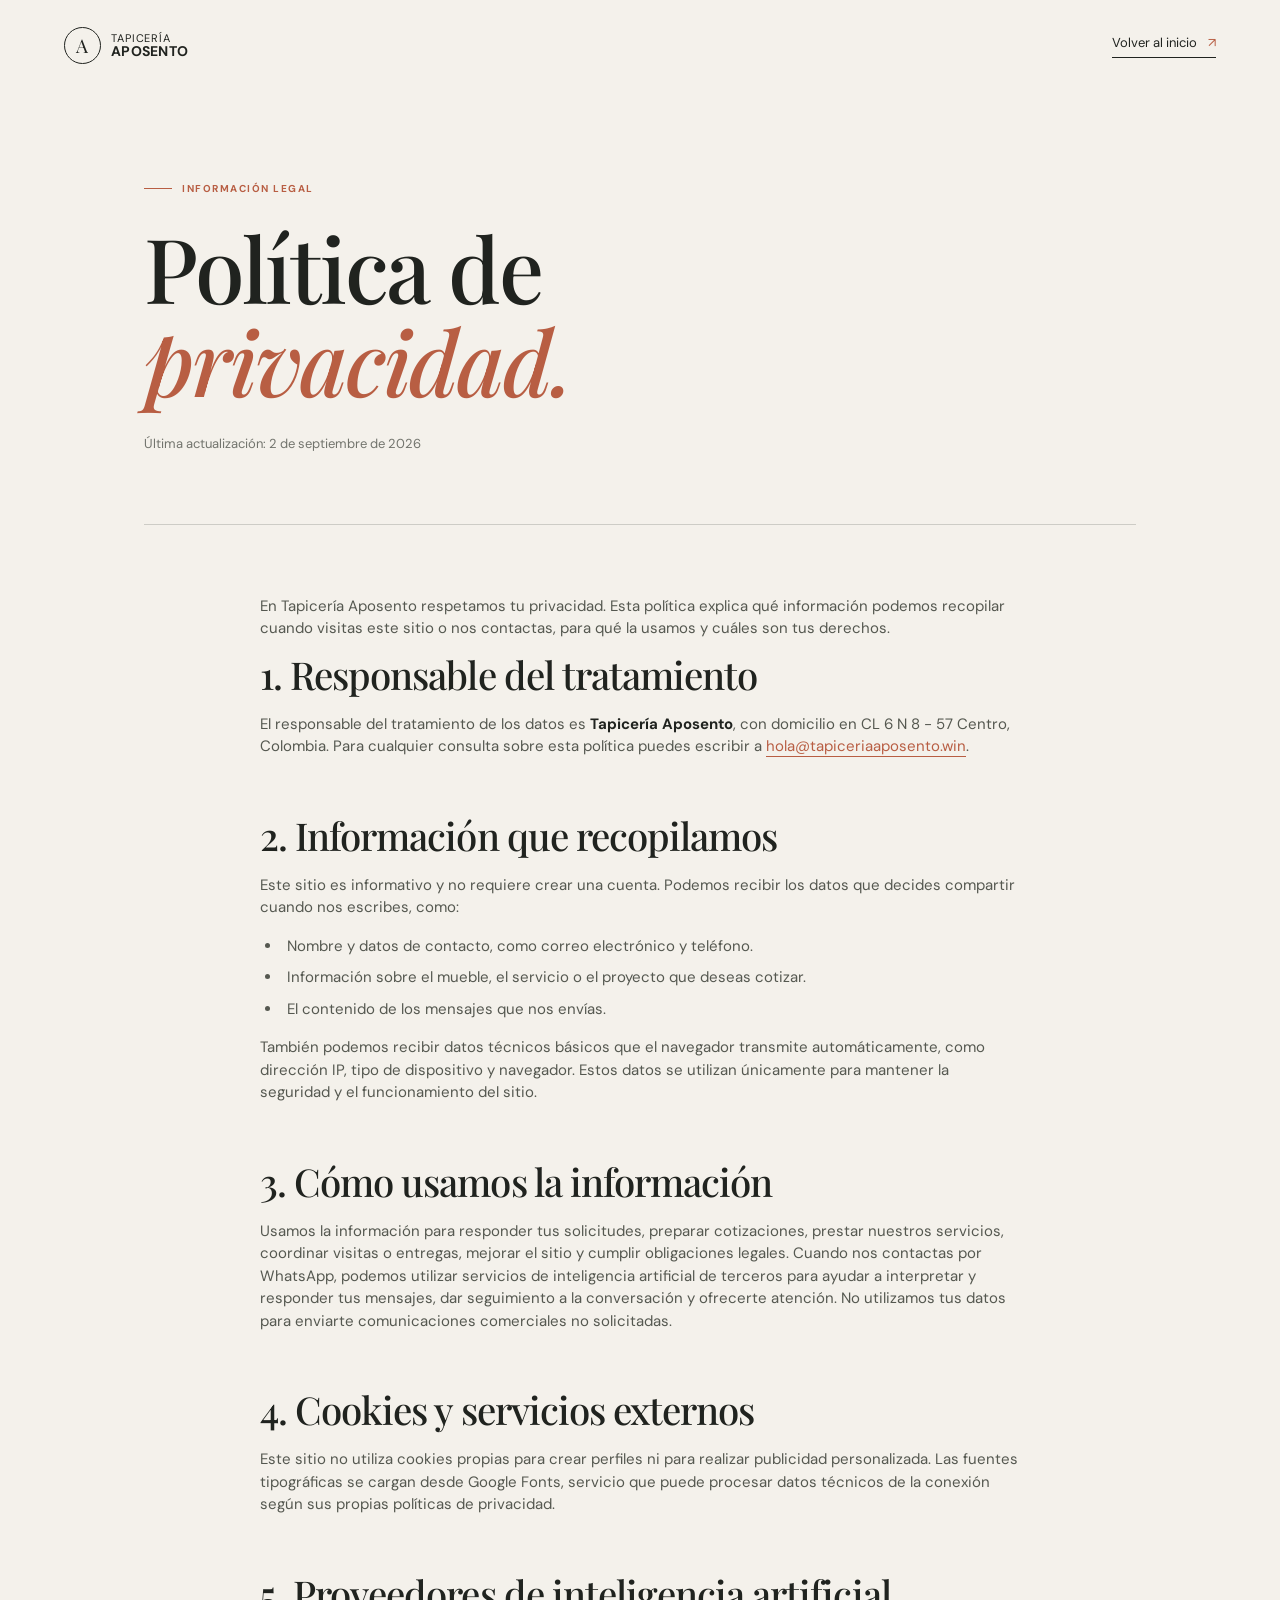
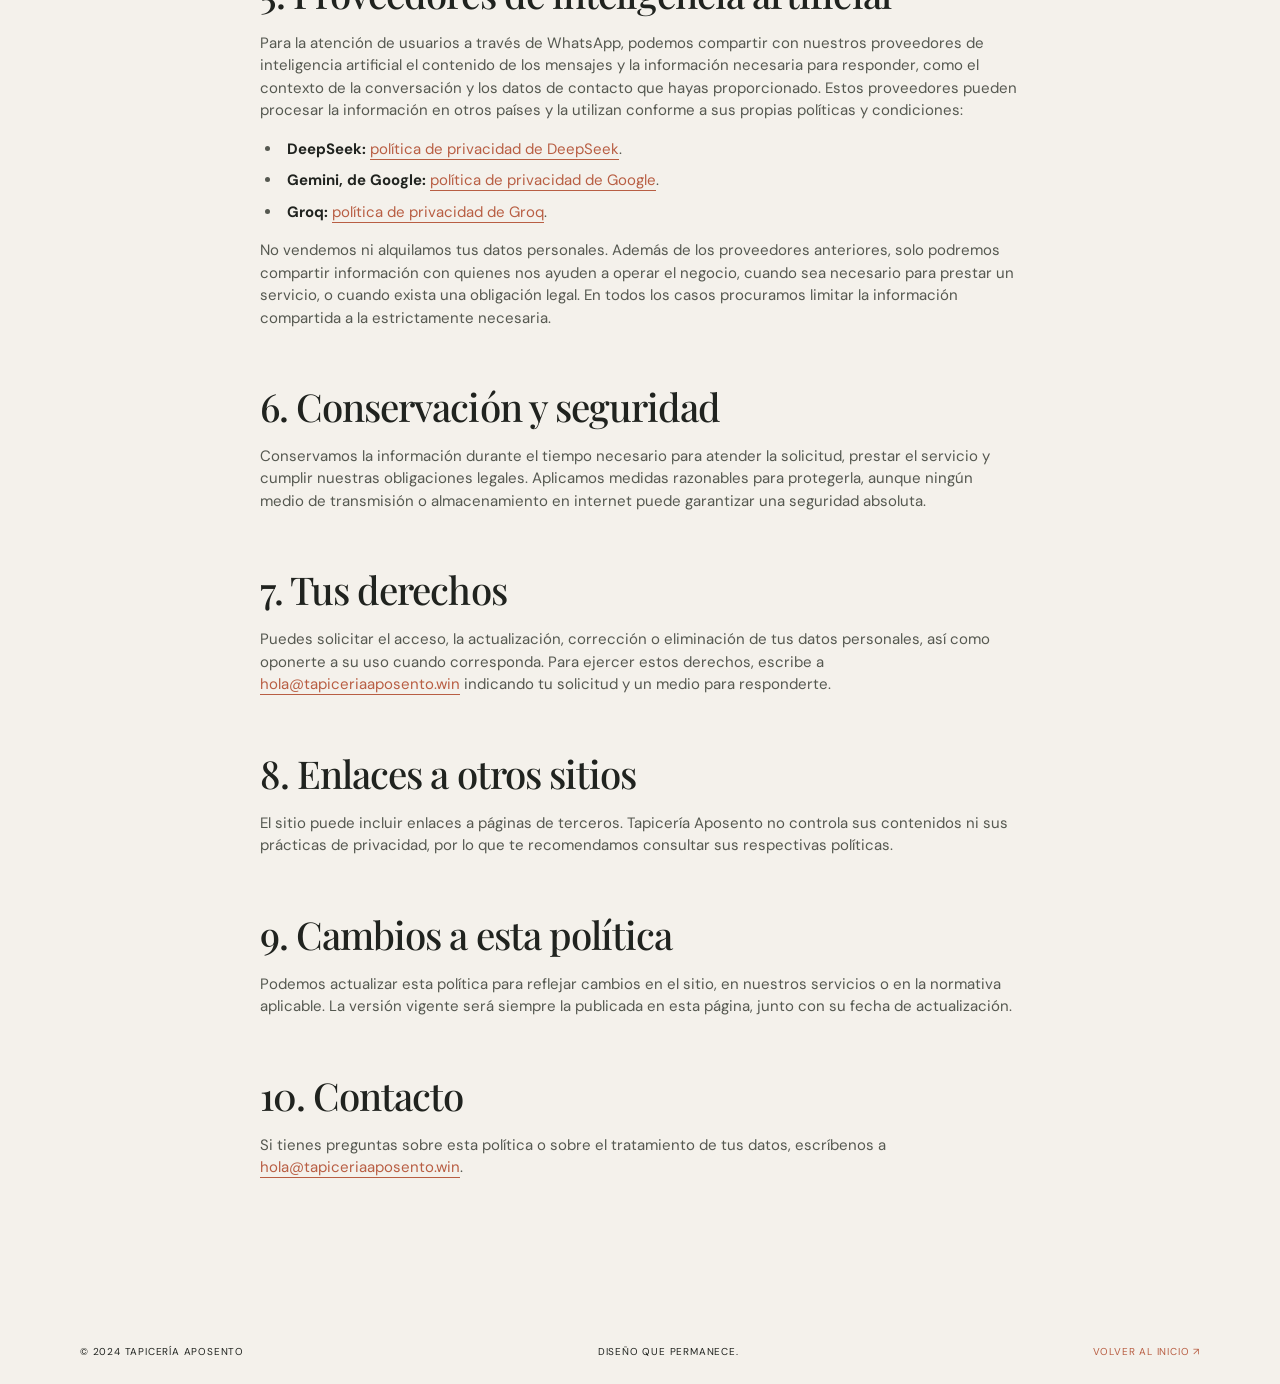
==== privacy.html @ a43f9594 "Agregada política de tratamiento de datos" ====
<!doctype html>
<html lang="es">
<head>
  <meta charset="UTF-8">
  <meta name="viewport" content="width=device-width, initial-scale=1.0">
  <meta name="description" content="Política de privacidad de Tapicería Aposento.">
  <title>Política de privacidad | Tapicería Aposento</title>
  <link rel="preconnect" href="https://fonts.googleapis.com">
  <link rel="preconnect" href="https://fonts.gstatic.com" crossorigin>
  <link href="https://fonts.googleapis.com/css2?family=DM+Sans:wght@400;500;700&family=Playfair+Display:wght@500;600&display=swap" rel="stylesheet">
  <link rel="stylesheet" href="styles.css">
</head>
<body class="privacy-page">
  <header class="site-header">
    <a class="brand" href="index.html" aria-label="Tapicería Aposento, inicio">
      <span class="brand-mark" aria-hidden="true">A</span>
      <span>Tapicería<br><strong>Aposento</strong></span>
    </a>
    <a class="text-link" href="index.html">Volver al inicio <span aria-hidden="true">↗</span></a>
  </header>

  <main class="privacy-main">
    <header class="privacy-heading">
      <p class="eyebrow"><span></span> Información legal</p>
      <h1>Política de<br><em>privacidad.</em></h1>
      <p class="privacy-updated">Última actualización: 2 de septiembre de 2026</p>
    </header>

    <article class="privacy-content">
      <p>En Tapicería Aposento respetamos tu privacidad. Esta política explica qué información podemos recopilar cuando visitas este sitio o nos contactas, para qué la usamos y cuáles son tus derechos.</p>

      <h2>1. Responsable del tratamiento</h2>
      <p>El responsable del tratamiento de los datos es <strong>Tapicería Aposento</strong>, con domicilio en CL 6 N 8 - 57 Centro, Colombia. Para cualquier consulta sobre esta política puedes escribir a <a href="mailto:hola@tapiceriaaposento.win">hola@tapiceriaaposento.win</a>.</p>

      <h2>2. Información que recopilamos</h2>
      <p>Este sitio es informativo y no requiere crear una cuenta. Podemos recibir los datos que decides compartir cuando nos escribes, como:</p>
      <ul>
        <li>Nombre y datos de contacto, como correo electrónico y teléfono.</li>
        <li>Información sobre el mueble, el servicio o el proyecto que deseas cotizar.</li>
        <li>El contenido de los mensajes que nos envías.</li>
      </ul>
      <p>También podemos recibir datos técnicos básicos que el navegador transmite automáticamente, como dirección IP, tipo de dispositivo y navegador. Estos datos se utilizan únicamente para mantener la seguridad y el funcionamiento del sitio.</p>

      <h2>3. Cómo usamos la información</h2>
      <p>Usamos la información para responder tus solicitudes, preparar cotizaciones, prestar nuestros servicios, coordinar visitas o entregas, mejorar el sitio y cumplir obligaciones legales. Cuando nos contactas por WhatsApp, podemos utilizar servicios de inteligencia artificial de terceros para ayudar a interpretar y responder tus mensajes, dar seguimiento a la conversación y ofrecerte atención. No utilizamos tus datos para enviarte comunicaciones comerciales no solicitadas.</p>

      <h2>4. Cookies y servicios externos</h2>
      <p>Este sitio no utiliza cookies propias para crear perfiles ni para realizar publicidad personalizada. Las fuentes tipográficas se cargan desde Google Fonts, servicio que puede procesar datos técnicos de la conexión según sus propias políticas de privacidad.</p>

      <h2>5. Proveedores de inteligencia artificial</h2>
      <p>Para la atención de usuarios a través de WhatsApp, podemos compartir con nuestros proveedores de inteligencia artificial el contenido de los mensajes y la información necesaria para responder, como el contexto de la conversación y los datos de contacto que hayas proporcionado. Estos proveedores pueden procesar la información en otros países y la utilizan conforme a sus propias políticas y condiciones:</p>
      <ul>
        <li><strong>DeepSeek:</strong> <a href="https://cdn.deepseek.com/policies/en-US/deepseek-privacy-policy.html" rel="noopener noreferrer" target="_blank">política de privacidad de DeepSeek</a>.</li>
        <li><strong>Gemini, de Google:</strong> <a href="https://policies.google.com/privacy" rel="noopener noreferrer" target="_blank">política de privacidad de Google</a>.</li>
        <li><strong>Groq:</strong> <a href="https://groq.com/privacy-policy" rel="noopener noreferrer" target="_blank">política de privacidad de Groq</a>.</li>
      </ul>
      <p>No vendemos ni alquilamos tus datos personales. Además de los proveedores anteriores, solo podremos compartir información con quienes nos ayuden a operar el negocio, cuando sea necesario para prestar un servicio, o cuando exista una obligación legal. En todos los casos procuramos limitar la información compartida a la estrictamente necesaria.</p>

      <h2>6. Conservación y seguridad</h2>
      <p>Conservamos la información durante el tiempo necesario para atender la solicitud, prestar el servicio y cumplir nuestras obligaciones legales. Aplicamos medidas razonables para protegerla, aunque ningún medio de transmisión o almacenamiento en internet puede garantizar una seguridad absoluta.</p>

      <h2>7. Tus derechos</h2>
      <p>Puedes solicitar el acceso, la actualización, corrección o eliminación de tus datos personales, así como oponerte a su uso cuando corresponda. Para ejercer estos derechos, escribe a <a href="mailto:hola@tapiceriaaposento.win">hola@tapiceriaaposento.win</a> indicando tu solicitud y un medio para responderte.</p>

      <h2>8. Enlaces a otros sitios</h2>
      <p>El sitio puede incluir enlaces a páginas de terceros. Tapicería Aposento no controla sus contenidos ni sus prácticas de privacidad, por lo que te recomendamos consultar sus respectivas políticas.</p>

      <h2>9. Cambios a esta política</h2>
      <p>Podemos actualizar esta política para reflejar cambios en el sitio, en nuestros servicios o en la normativa aplicable. La versión vigente será siempre la publicada en esta página, junto con su fecha de actualización.</p>

      <h2>10. Contacto</h2>
      <p>Si tienes preguntas sobre esta política o sobre el tratamiento de tus datos, escríbenos a <a href="mailto:hola@tapiceriaaposento.win">hola@tapiceriaaposento.win</a>.</p>
    </article>
  </main>

  <footer class="site-footer"><span>© 2024 Tapicería Aposento</span><span>Diseño que permanece.</span><a href="index.html">Volver al inicio ↗</a></footer>
</body>
</html>
---- styles.css ----
:root {
  --ink: #20231f;
  --muted: #72746d;
  --paper: #f4f1eb;
  --sand: #ded6c8;
  --terracotta: #b85e43;
  --line: rgba(32, 35, 31, .18);
  --serif: "Playfair Display", Georgia, serif;
  --sans: "DM Sans", Arial, sans-serif;
}

* { box-sizing: border-box; }
html { scroll-behavior: smooth; }
body { margin: 0; background: var(--paper); color: var(--ink); font-family: var(--sans); font-size: 16px; line-height: 1.5; }
a { color: inherit; text-decoration: none; }
.site-header { align-items: center; display: flex; justify-content: space-between; margin: 0 auto; max-width: 1320px; padding: 27px 5vw; }
.brand { align-items: center; display: flex; font-size: 11px; letter-spacing: .08em; line-height: 1.1; text-transform: uppercase; }
.brand strong { font-size: 14px; letter-spacing: .02em; }
.brand-mark { align-items: center; border: 1px solid var(--ink); border-radius: 50%; display: inline-flex; font-family: var(--serif); font-size: 19px; height: 37px; justify-content: center; margin-right: 10px; width: 37px; }
.site-nav { display: flex; gap: 34px; margin-left: 10%; }
.site-nav a, .text-link { font-size: 13px; transition: color .25s ease; }
.site-nav a:hover, .text-link:hover { color: var(--terracotta); }
.button { align-items: center; background: var(--ink); color: var(--paper); display: inline-flex; font-size: 12px; gap: 25px; justify-content: space-between; letter-spacing: .02em; padding: 15px 18px; transition: background .25s ease, transform .25s ease; }
.button:hover { background: var(--terracotta); transform: translateY(-2px); }
.button-small { gap: 17px; padding: 11px 13px; }
.hero { display: grid; grid-template-columns: minmax(280px, .85fr) minmax(380px, 1.15fr); gap: 8vw; margin: 0 auto; max-width: 1320px; min-height: 675px; padding: 85px 8vw 110px; position: relative; }
.hero-copy { align-self: center; max-width: 530px; }
.eyebrow { align-items: center; color: var(--terracotta); display: flex; font-size: 10px; font-weight: 700; gap: 10px; letter-spacing: .15em; margin: 0 0 24px; text-transform: uppercase; }
.eyebrow span { background: var(--terracotta); display: block; height: 1px; width: 28px; }
h1, h2, h3, p { margin-top: 0; }
h1, h2 { font-family: var(--serif); font-weight: 500; letter-spacing: -.025em; line-height: 1.04; }
h1 { font-size: clamp(3.5rem, 6.2vw, 6.3rem); margin-bottom: 29px; }
h2 { font-size: clamp(2.5rem, 4.1vw, 4.4rem); margin-bottom: 25px; }
h1 em, h2 em { color: var(--terracotta); font-style: italic; }
.hero-text { color: var(--muted); font-size: 15px; max-width: 370px; }
.hero-actions { align-items: center; display: flex; gap: 29px; margin-top: 35px; }
.text-link { border-bottom: 1px solid var(--ink); padding-bottom: 4px; }
.text-link span { color: var(--terracotta); margin-left: 8px; }
.hero-visual { min-height: 510px; position: relative; }
.image-frame { background: linear-gradient(145deg, rgba(0,0,0,.02), rgba(0,0,0,.06)), url("https://images.unsplash.com/photo-1555041469-a586c61ea9bc?auto=format&fit=crop&w=1100&q=85") center/cover; height: 100%; min-height: 510px; }
.hero-note { background: var(--paper); bottom: -30px; font-family: var(--serif); font-size: 14px; left: -35px; line-height: 1.25; padding: 18px 24px; position: absolute; }
.hero-note strong { font-size: 19px; font-weight: 500; }
.hero-side-note { bottom: 74px; font-size: 9px; letter-spacing: .16em; position: absolute; right: 25px; transform: rotate(90deg); transform-origin: right; }
.hero-side-note span { background: var(--terracotta); display: inline-block; height: 1px; margin: 0 10px 3px; width: 24px; }
.section-grid, .services, .process { margin: 0 auto; max-width: 1120px; padding: 125px 5vw; }
.section-grid { display: grid; gap: 8%; grid-template-columns: 80px 1.4fr 1fr; }
.section-index { color: var(--terracotta); font-size: 10px; letter-spacing: .12em; margin: 3px 0 0; }
.intro h2 { font-size: clamp(2.2rem, 3.6vw, 4rem); }
.intro-detail { color: var(--muted); font-size: 14px; max-width: 285px; padding-top: 20px; }
.services { border-top: 1px solid var(--line); }
.section-heading { align-items: flex-start; display: flex; justify-content: space-between; }
.service-list { border-top: 1px solid var(--line); margin-top: 58px; }
.service-item { align-items: center; border-bottom: 1px solid var(--line); display: grid; gap: 30px; grid-template-columns: 60px 1fr 30px; padding: 27px 0; transition: padding .3s ease, color .3s ease; }
.service-item:hover { color: var(--terracotta); padding-left: 14px; }
.service-number { color: var(--terracotta); font-size: 11px; }
.service-item h3 { font-family: var(--serif); font-size: 29px; font-weight: 500; margin-bottom: 2px; }
.service-item p { color: var(--muted); font-size: 13px; margin: 0; max-width: 420px; }
.service-arrow { font-size: 21px; }
.process { background: var(--sand); max-width: none; padding-left: calc((100% - 1020px) / 2); padding-right: calc((100% - 1020px) / 2); }
.process-grid { display: grid; gap: 10%; grid-template-columns: repeat(3, 1fr); margin-top: 60px; }
.process-grid article { border-top: 1px solid var(--ink); padding-top: 16px; }
.process-grid span { color: var(--terracotta); font-size: 11px; }
.process-grid h3 { font-family: var(--serif); font-size: 26px; font-weight: 500; margin: 35px 0 12px; }
.process-grid p { color: #5d5e57; font-size: 13px; max-width: 230px; }
.contact { align-items: center; background: var(--terracotta); color: var(--paper); display: grid; gap: 30px; grid-template-columns: 90px 1fr auto; padding: 110px max(5vw, calc((100% - 1120px) / 2)); }
.contact .section-index, .contact .eyebrow { color: var(--paper); }
.contact .eyebrow span { background: var(--paper); }
.contact h2 { margin: 0; }
.contact h2 em { color: var(--ink); }
.button-light { background: var(--paper); color: var(--ink); }
.button-light:hover { background: var(--ink); color: var(--paper); }
.contact-data { font-size: 12px; line-height: 1.8; margin: 0; }
.site-footer { display: flex; font-size: 10px; justify-content: space-between; letter-spacing: .08em; padding: 25px max(5vw, calc((100% - 1120px) / 2)); text-transform: uppercase; }
.site-footer a { color: var(--terracotta); }
.privacy-main { margin: 0 auto; max-width: 1120px; padding: 90px 5vw 125px; }
.privacy-heading { border-bottom: 1px solid var(--line); padding-bottom: 70px; }
.privacy-heading h1 { font-size: clamp(3.5rem, 7vw, 6.3rem); margin-bottom: 28px; }
.privacy-updated { color: var(--muted); font-size: 13px; margin: 0; }
.privacy-content { margin: 70px auto 0; max-width: 760px; }
.privacy-content h2 { font-size: clamp(1.75rem, 3vw, 2.45rem); margin: 58px 0 18px; }
.privacy-content h2:first-of-type { margin-top: 0; }
.privacy-content p, .privacy-content li { color: #555850; font-size: 15px; }
.privacy-content ul { padding-left: 22px; }
.privacy-content li { margin-bottom: 9px; padding-left: 5px; }
.privacy-content a { border-bottom: 1px solid var(--terracotta); color: var(--terracotta); }
.privacy-content strong { color: var(--ink); font-weight: 700; }
.reveal { animation: reveal .8s both; }
.reveal-delay { animation-delay: .16s; }
@keyframes reveal { from { opacity: 0; transform: translateY(22px); } to { opacity: 1; transform: translateY(0); } }
@media (prefers-reduced-motion: reduce) { html { scroll-behavior: auto; } .reveal { animation: none; } * { transition-duration: .01ms !important; } }
@media (max-width: 760px) {
  .site-header { padding: 20px 6vw; } .site-nav { display: none; } .button-small { font-size: 10px; }
  .hero { display: flex; flex-direction: column; gap: 55px; min-height: 0; padding: 58px 6vw 95px; } h1 { font-size: clamp(3.4rem, 15vw, 5.4rem); }
  .hero-visual, .image-frame { min-height: 380px; } .hero-note { bottom: -25px; left: 15px; } .hero-side-note { bottom: 72px; right: 7px; }
  .section-grid, .services, .process { padding: 84px 6vw; } .section-grid { display: block; } .section-grid .section-index { margin-bottom: 45px; } .intro-detail { padding-top: 4px; }
  .section-heading { display: block; } .section-heading .section-index { margin-top: 32px; } .service-list { margin-top: 40px; } .service-item { gap: 13px; grid-template-columns: 30px 1fr 20px; } .service-item h3 { font-size: 24px; } .service-item p { font-size: 12px; }
  .process-grid { display: block; margin-top: 40px; } .process-grid article { margin-bottom: 37px; } .process-grid h3 { margin-top: 20px; }
  .contact { display: block; padding: 78px 6vw; } .contact .section-index { margin-bottom: 47px; } .contact .button { margin: 25px 0; } .contact-data { margin-top: 8px; }
  .privacy-main { padding: 58px 6vw 84px; } .privacy-heading { padding-bottom: 50px; } .privacy-content { margin-top: 50px; } .privacy-content h2 { margin-top: 44px; }
  .site-footer { align-items: flex-start; flex-direction: column; gap: 9px; padding: 25px 6vw; }
}
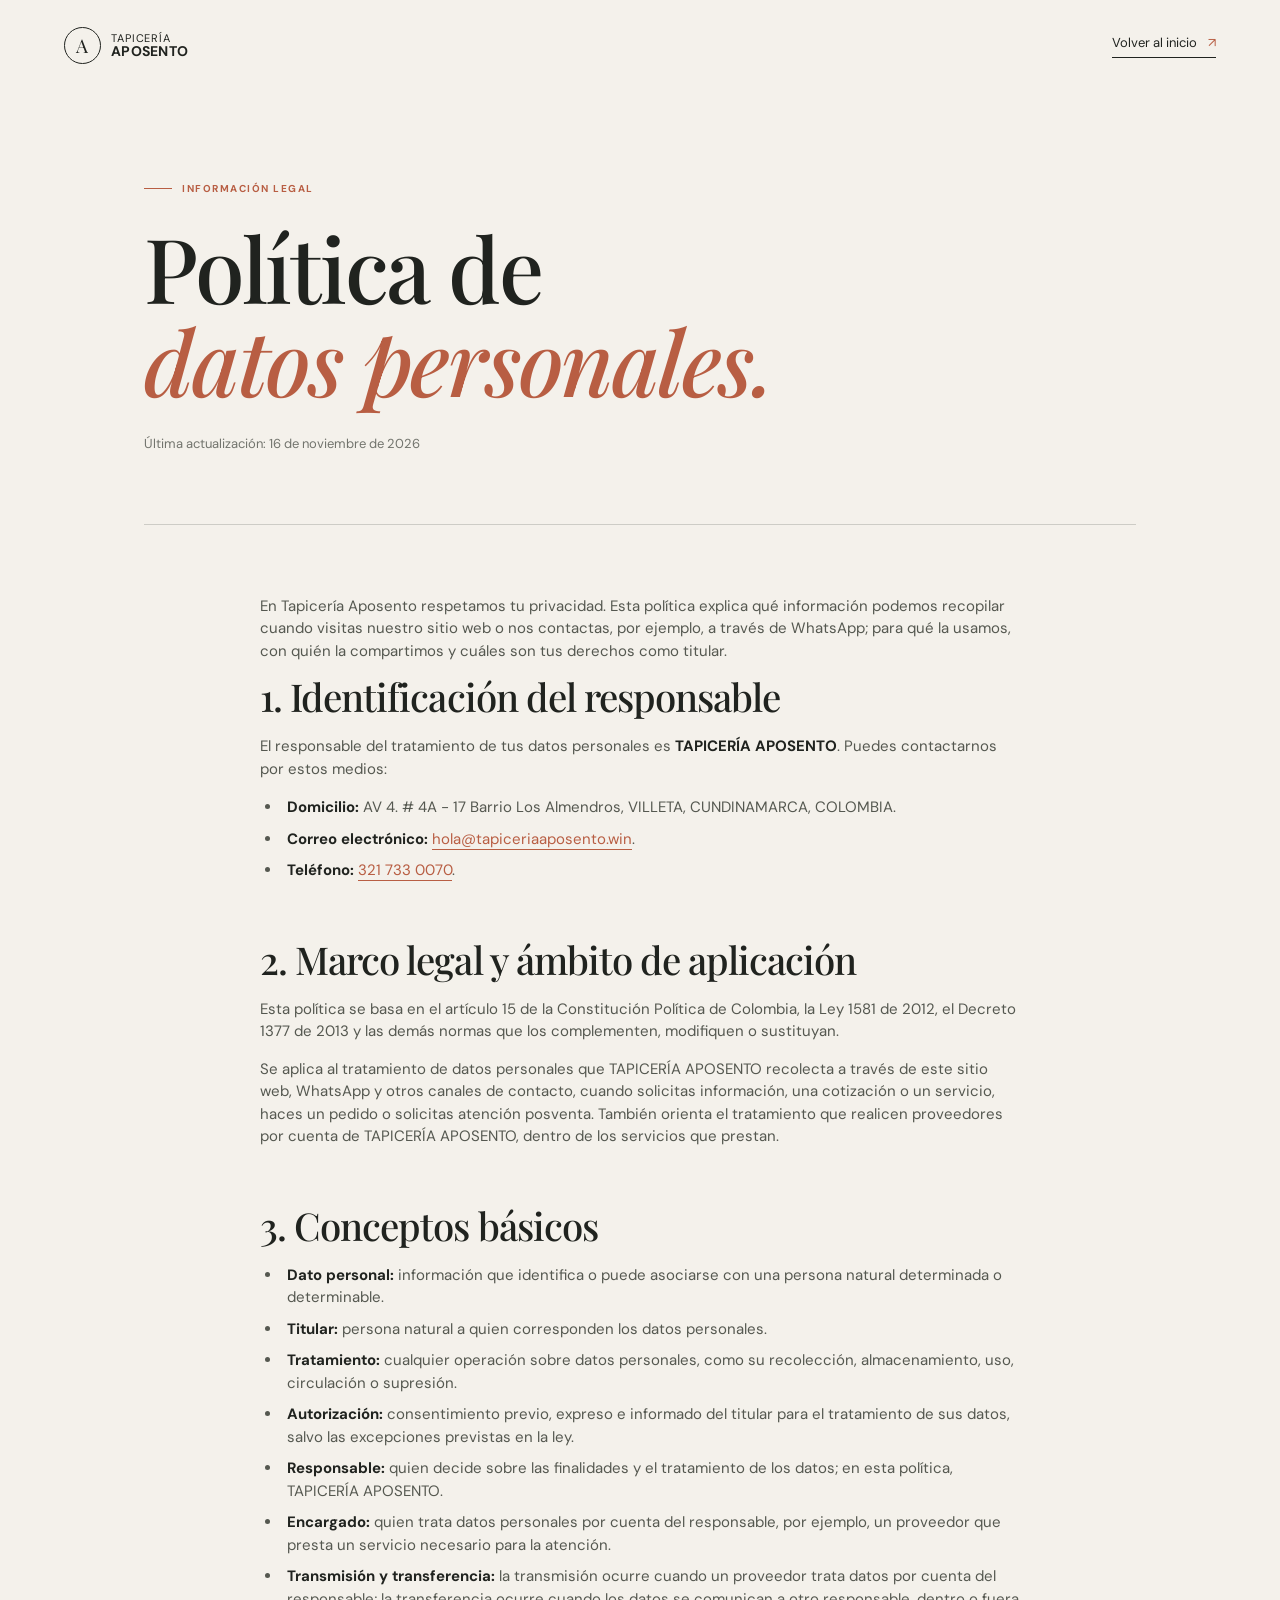
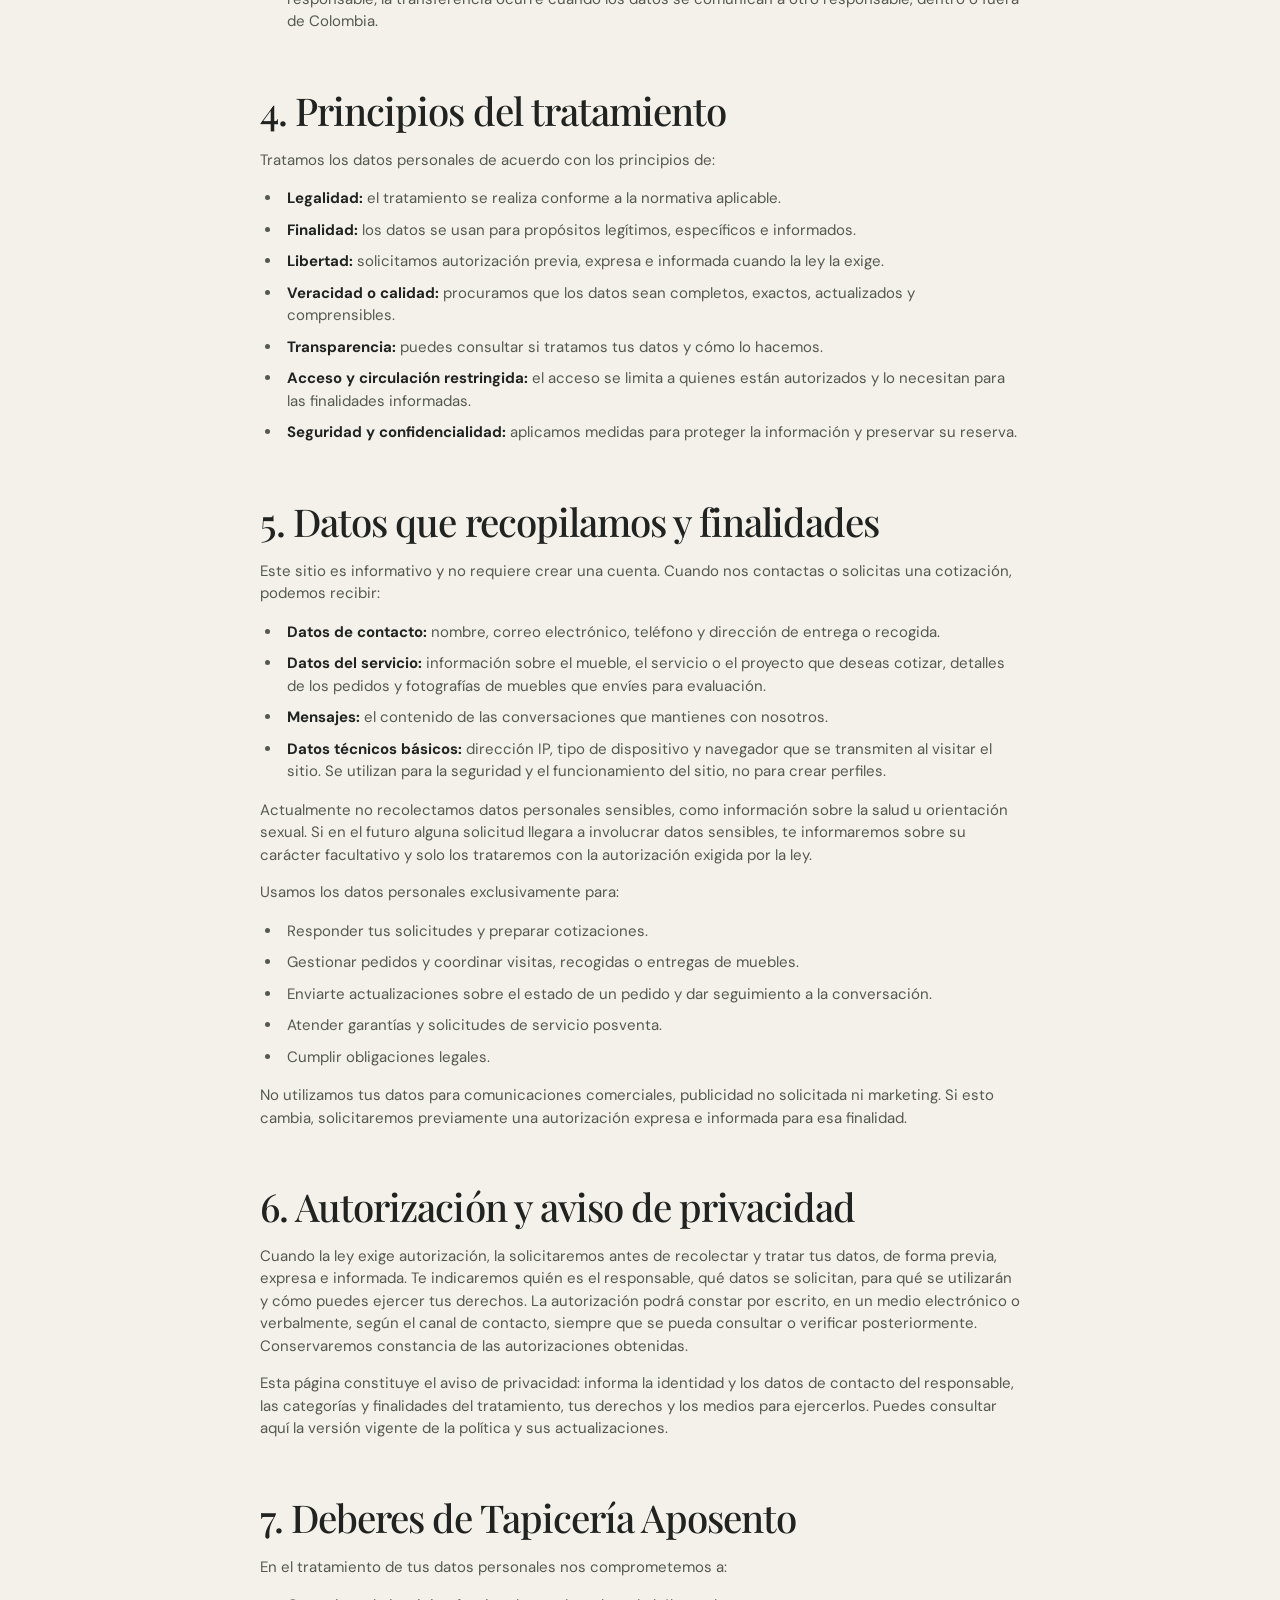
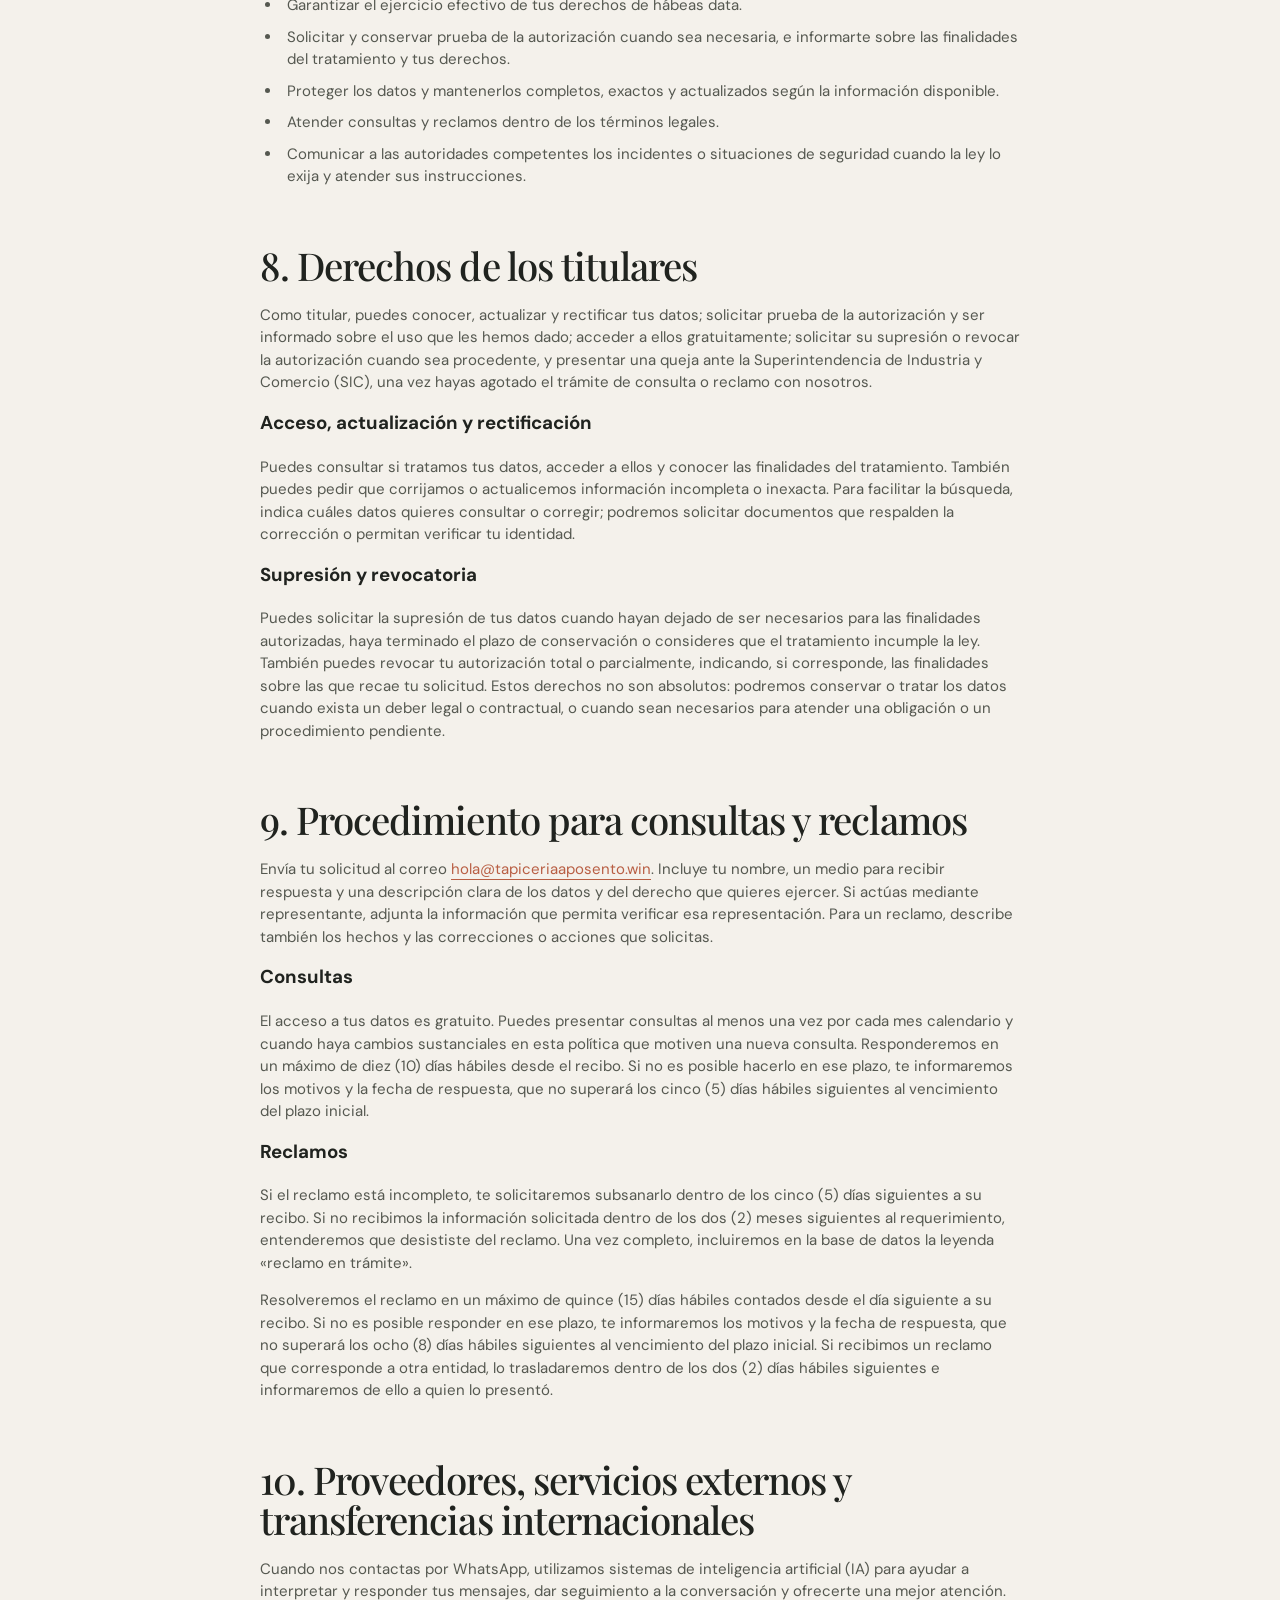
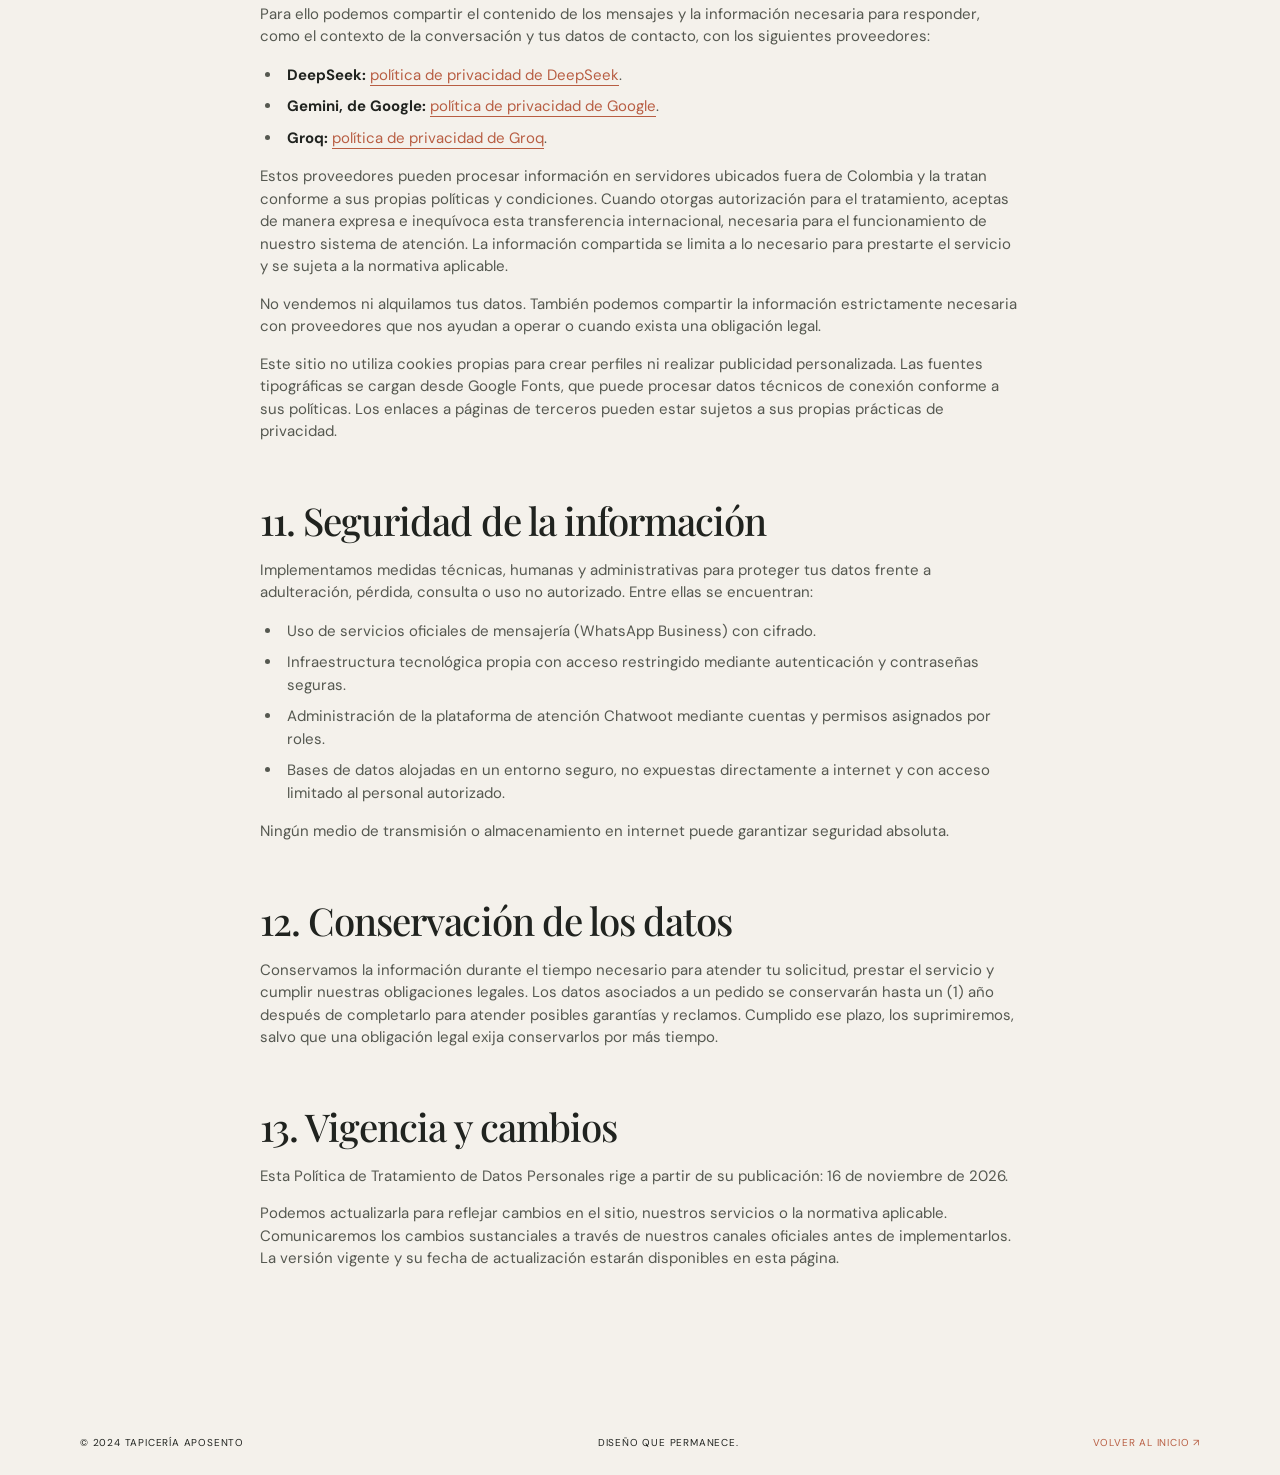
==== commit 1356dc53: "Ajustada la politica de privacidad" ====
--- a/privacy.html
+++ b/privacy.html
@@ -3,8 +3,8 @@
 <head>
   <meta charset="UTF-8">
   <meta name="viewport" content="width=device-width, initial-scale=1.0">
-  <meta name="description" content="Política de privacidad de Tapicería Aposento.">
-  <title>Política de privacidad | Tapicería Aposento</title>
+  <meta name="description" content="Política de tratamiento de datos personales de Tapicería Aposento.">
+  <title>Política de tratamiento de datos personales | Tapicería Aposento</title>
   <link rel="preconnect" href="https://fonts.googleapis.com">
   <link rel="preconnect" href="https://fonts.gstatic.com" crossorigin>
   <link href="https://fonts.googleapis.com/css2?family=DM+Sans:wght@400;500;700&family=Playfair+Display:wght@500;600&display=swap" rel="stylesheet">
@@ -22,54 +22,123 @@
   <main class="privacy-main">
     <header class="privacy-heading">
       <p class="eyebrow"><span></span> Información legal</p>
-      <h1>Política de<br><em>privacidad.</em></h1>
-      <p class="privacy-updated">Última actualización: 2 de septiembre de 2026</p>
+      <h1>Política de<br><em>datos personales.</em></h1>
+      <p class="privacy-updated">Última actualización: 16 de noviembre de 2026</p>
     </header>
 
     <article class="privacy-content">
-      <p>En Tapicería Aposento respetamos tu privacidad. Esta política explica qué información podemos recopilar cuando visitas este sitio o nos contactas, para qué la usamos y cuáles son tus derechos.</p>
+      <p>En Tapicería Aposento respetamos tu privacidad. Esta política explica qué información podemos recopilar cuando visitas nuestro sitio web o nos contactas, por ejemplo, a través de WhatsApp; para qué la usamos, con quién la compartimos y cuáles son tus derechos como titular.</p>
 
-      <h2>1. Responsable del tratamiento</h2>
-      <p>El responsable del tratamiento de los datos es <strong>Tapicería Aposento</strong>, con domicilio en CL 6 N 8 - 57 Centro, Colombia. Para cualquier consulta sobre esta política puedes escribir a <a href="mailto:hola@tapiceriaaposento.win">hola@tapiceriaaposento.win</a>.</p>
+      <h2>1. Identificación del responsable</h2>
+      <p>El responsable del tratamiento de tus datos personales es <strong>TAPICERÍA APOSENTO</strong>. Puedes contactarnos por estos medios:</p>
+      <ul>
+        <li><strong>Domicilio:</strong> AV 4. # 4A - 17 Barrio Los Almendros, VILLETA, CUNDINAMARCA, COLOMBIA.</li>
+        <li><strong>Correo electrónico:</strong> <a href="mailto:hola@tapiceriaaposento.win">hola@tapiceriaaposento.win</a>.</li>
+        <li><strong>Teléfono:</strong> <a href="tel:+573217330070">321 733 0070</a>.</li>
+      </ul>
 
-      <h2>2. Información que recopilamos</h2>
-      <p>Este sitio es informativo y no requiere crear una cuenta. Podemos recibir los datos que decides compartir cuando nos escribes, como:</p>
+      <h2>2. Marco legal y ámbito de aplicación</h2>
+      <p>Esta política se basa en el artículo 15 de la Constitución Política de Colombia, la Ley 1581 de 2012, el Decreto 1377 de 2013 y las demás normas que los complementen, modifiquen o sustituyan.</p>
+      <p>Se aplica al tratamiento de datos personales que TAPICERÍA APOSENTO recolecta a través de este sitio web, WhatsApp y otros canales de contacto, cuando solicitas información, una cotización o un servicio, haces un pedido o solicitas atención posventa. También orienta el tratamiento que realicen proveedores por cuenta de TAPICERÍA APOSENTO, dentro de los servicios que prestan.</p>
+
+      <h2>3. Conceptos básicos</h2>
       <ul>
-        <li>Nombre y datos de contacto, como correo electrónico y teléfono.</li>
-        <li>Información sobre el mueble, el servicio o el proyecto que deseas cotizar.</li>
-        <li>El contenido de los mensajes que nos envías.</li>
+        <li><strong>Dato personal:</strong> información que identifica o puede asociarse con una persona natural determinada o determinable.</li>
+        <li><strong>Titular:</strong> persona natural a quien corresponden los datos personales.</li>
+        <li><strong>Tratamiento:</strong> cualquier operación sobre datos personales, como su recolección, almacenamiento, uso, circulación o supresión.</li>
+        <li><strong>Autorización:</strong> consentimiento previo, expreso e informado del titular para el tratamiento de sus datos, salvo las excepciones previstas en la ley.</li>
+        <li><strong>Responsable:</strong> quien decide sobre las finalidades y el tratamiento de los datos; en esta política, TAPICERÍA APOSENTO.</li>
+        <li><strong>Encargado:</strong> quien trata datos personales por cuenta del responsable, por ejemplo, un proveedor que presta un servicio necesario para la atención.</li>
+        <li><strong>Transmisión y transferencia:</strong> la transmisión ocurre cuando un proveedor trata datos por cuenta del responsable; la transferencia ocurre cuando los datos se comunican a otro responsable, dentro o fuera de Colombia.</li>
       </ul>
-      <p>También podemos recibir datos técnicos básicos que el navegador transmite automáticamente, como dirección IP, tipo de dispositivo y navegador. Estos datos se utilizan únicamente para mantener la seguridad y el funcionamiento del sitio.</p>
 
-      <h2>3. Cómo usamos la información</h2>
-      <p>Usamos la información para responder tus solicitudes, preparar cotizaciones, prestar nuestros servicios, coordinar visitas o entregas, mejorar el sitio y cumplir obligaciones legales. Cuando nos contactas por WhatsApp, podemos utilizar servicios de inteligencia artificial de terceros para ayudar a interpretar y responder tus mensajes, dar seguimiento a la conversación y ofrecerte atención. No utilizamos tus datos para enviarte comunicaciones comerciales no solicitadas.</p>
+      <h2>4. Principios del tratamiento</h2>
+      <p>Tratamos los datos personales de acuerdo con los principios de:</p>
+      <ul>
+        <li><strong>Legalidad:</strong> el tratamiento se realiza conforme a la normativa aplicable.</li>
+        <li><strong>Finalidad:</strong> los datos se usan para propósitos legítimos, específicos e informados.</li>
+        <li><strong>Libertad:</strong> solicitamos autorización previa, expresa e informada cuando la ley la exige.</li>
+        <li><strong>Veracidad o calidad:</strong> procuramos que los datos sean completos, exactos, actualizados y comprensibles.</li>
+        <li><strong>Transparencia:</strong> puedes consultar si tratamos tus datos y cómo lo hacemos.</li>
+        <li><strong>Acceso y circulación restringida:</strong> el acceso se limita a quienes están autorizados y lo necesitan para las finalidades informadas.</li>
+        <li><strong>Seguridad y confidencialidad:</strong> aplicamos medidas para proteger la información y preservar su reserva.</li>
+      </ul>
 
-      <h2>4. Cookies y servicios externos</h2>
-      <p>Este sitio no utiliza cookies propias para crear perfiles ni para realizar publicidad personalizada. Las fuentes tipográficas se cargan desde Google Fonts, servicio que puede procesar datos técnicos de la conexión según sus propias políticas de privacidad.</p>
+      <h2>5. Datos que recopilamos y finalidades</h2>
+      <p>Este sitio es informativo y no requiere crear una cuenta. Cuando nos contactas o solicitas una cotización, podemos recibir:</p>
+      <ul>
+        <li><strong>Datos de contacto:</strong> nombre, correo electrónico, teléfono y dirección de entrega o recogida.</li>
+        <li><strong>Datos del servicio:</strong> información sobre el mueble, el servicio o el proyecto que deseas cotizar, detalles de los pedidos y fotografías de muebles que envíes para evaluación.</li>
+        <li><strong>Mensajes:</strong> el contenido de las conversaciones que mantienes con nosotros.</li>
+        <li><strong>Datos técnicos básicos:</strong> dirección IP, tipo de dispositivo y navegador que se transmiten al visitar el sitio. Se utilizan para la seguridad y el funcionamiento del sitio, no para crear perfiles.</li>
+      </ul>
+      <p>Actualmente no recolectamos datos personales sensibles, como información sobre la salud u orientación sexual. Si en el futuro alguna solicitud llegara a involucrar datos sensibles, te informaremos sobre su carácter facultativo y solo los trataremos con la autorización exigida por la ley.</p>
+      <p>Usamos los datos personales exclusivamente para:</p>
+      <ul>
+        <li>Responder tus solicitudes y preparar cotizaciones.</li>
+        <li>Gestionar pedidos y coordinar visitas, recogidas o entregas de muebles.</li>
+        <li>Enviarte actualizaciones sobre el estado de un pedido y dar seguimiento a la conversación.</li>
+        <li>Atender garantías y solicitudes de servicio posventa.</li>
+        <li>Cumplir obligaciones legales.</li>
+      </ul>
+      <p>No utilizamos tus datos para comunicaciones comerciales, publicidad no solicitada ni marketing. Si esto cambia, solicitaremos previamente una autorización expresa e informada para esa finalidad.</p>
 
-      <h2>5. Proveedores de inteligencia artificial</h2>
-      <p>Para la atención de usuarios a través de WhatsApp, podemos compartir con nuestros proveedores de inteligencia artificial el contenido de los mensajes y la información necesaria para responder, como el contexto de la conversación y los datos de contacto que hayas proporcionado. Estos proveedores pueden procesar la información en otros países y la utilizan conforme a sus propias políticas y condiciones:</p>
+      <h2>6. Autorización y aviso de privacidad</h2>
+      <p>Cuando la ley exige autorización, la solicitaremos antes de recolectar y tratar tus datos, de forma previa, expresa e informada. Te indicaremos quién es el responsable, qué datos se solicitan, para qué se utilizarán y cómo puedes ejercer tus derechos. La autorización podrá constar por escrito, en un medio electrónico o verbalmente, según el canal de contacto, siempre que se pueda consultar o verificar posteriormente. Conservaremos constancia de las autorizaciones obtenidas.</p>
+      <p>Esta página constituye el aviso de privacidad: informa la identidad y los datos de contacto del responsable, las categorías y finalidades del tratamiento, tus derechos y los medios para ejercerlos. Puedes consultar aquí la versión vigente de la política y sus actualizaciones.</p>
+
+      <h2>7. Deberes de Tapicería Aposento</h2>
+      <p>En el tratamiento de tus datos personales nos comprometemos a:</p>
+      <ul>
+        <li>Garantizar el ejercicio efectivo de tus derechos de hábeas data.</li>
+        <li>Solicitar y conservar prueba de la autorización cuando sea necesaria, e informarte sobre las finalidades del tratamiento y tus derechos.</li>
+        <li>Proteger los datos y mantenerlos completos, exactos y actualizados según la información disponible.</li>
+        <li>Atender consultas y reclamos dentro de los términos legales.</li>
+        <li>Comunicar a las autoridades competentes los incidentes o situaciones de seguridad cuando la ley lo exija y atender sus instrucciones.</li>
+      </ul>
+
+      <h2>8. Derechos de los titulares</h2>
+      <p>Como titular, puedes conocer, actualizar y rectificar tus datos; solicitar prueba de la autorización y ser informado sobre el uso que les hemos dado; acceder a ellos gratuitamente; solicitar su supresión o revocar la autorización cuando sea procedente, y presentar una queja ante la Superintendencia de Industria y Comercio (SIC), una vez hayas agotado el trámite de consulta o reclamo con nosotros.</p>
+      <h3>Acceso, actualización y rectificación</h3>
+      <p>Puedes consultar si tratamos tus datos, acceder a ellos y conocer las finalidades del tratamiento. También puedes pedir que corrijamos o actualicemos información incompleta o inexacta. Para facilitar la búsqueda, indica cuáles datos quieres consultar o corregir; podremos solicitar documentos que respalden la corrección o permitan verificar tu identidad.</p>
+      <h3>Supresión y revocatoria</h3>
+      <p>Puedes solicitar la supresión de tus datos cuando hayan dejado de ser necesarios para las finalidades autorizadas, haya terminado el plazo de conservación o consideres que el tratamiento incumple la ley. También puedes revocar tu autorización total o parcialmente, indicando, si corresponde, las finalidades sobre las que recae tu solicitud. Estos derechos no son absolutos: podremos conservar o tratar los datos cuando exista un deber legal o contractual, o cuando sean necesarios para atender una obligación o un procedimiento pendiente.</p>
+
+      <h2>9. Procedimiento para consultas y reclamos</h2>
+      <p>Envía tu solicitud al correo <a href="mailto:hola@tapiceriaaposento.win">hola@tapiceriaaposento.win</a>. Incluye tu nombre, un medio para recibir respuesta y una descripción clara de los datos y del derecho que quieres ejercer. Si actúas mediante representante, adjunta la información que permita verificar esa representación. Para un reclamo, describe también los hechos y las correcciones o acciones que solicitas.</p>
+      <h3>Consultas</h3>
+      <p>El acceso a tus datos es gratuito. Puedes presentar consultas al menos una vez por cada mes calendario y cuando haya cambios sustanciales en esta política que motiven una nueva consulta. Responderemos en un máximo de diez (10) días hábiles desde el recibo. Si no es posible hacerlo en ese plazo, te informaremos los motivos y la fecha de respuesta, que no superará los cinco (5) días hábiles siguientes al vencimiento del plazo inicial.</p>
+      <h3>Reclamos</h3>
+      <p>Si el reclamo está incompleto, te solicitaremos subsanarlo dentro de los cinco (5) días siguientes a su recibo. Si no recibimos la información solicitada dentro de los dos (2) meses siguientes al requerimiento, entenderemos que desististe del reclamo. Una vez completo, incluiremos en la base de datos la leyenda «reclamo en trámite».</p>
+      <p>Resolveremos el reclamo en un máximo de quince (15) días hábiles contados desde el día siguiente a su recibo. Si no es posible responder en ese plazo, te informaremos los motivos y la fecha de respuesta, que no superará los ocho (8) días hábiles siguientes al vencimiento del plazo inicial. Si recibimos un reclamo que corresponde a otra entidad, lo trasladaremos dentro de los dos (2) días hábiles siguientes e informaremos de ello a quien lo presentó.</p>
+
+      <h2>10. Proveedores, servicios externos y transferencias internacionales</h2>
+      <p>Cuando nos contactas por WhatsApp, utilizamos sistemas de inteligencia artificial (IA) para ayudar a interpretar y responder tus mensajes, dar seguimiento a la conversación y ofrecerte una mejor atención. Para ello podemos compartir el contenido de los mensajes y la información necesaria para responder, como el contexto de la conversación y tus datos de contacto, con los siguientes proveedores:</p>
       <ul>
         <li><strong>DeepSeek:</strong> <a href="https://cdn.deepseek.com/policies/en-US/deepseek-privacy-policy.html" rel="noopener noreferrer" target="_blank">política de privacidad de DeepSeek</a>.</li>
         <li><strong>Gemini, de Google:</strong> <a href="https://policies.google.com/privacy" rel="noopener noreferrer" target="_blank">política de privacidad de Google</a>.</li>
         <li><strong>Groq:</strong> <a href="https://groq.com/privacy-policy" rel="noopener noreferrer" target="_blank">política de privacidad de Groq</a>.</li>
       </ul>
-      <p>No vendemos ni alquilamos tus datos personales. Además de los proveedores anteriores, solo podremos compartir información con quienes nos ayuden a operar el negocio, cuando sea necesario para prestar un servicio, o cuando exista una obligación legal. En todos los casos procuramos limitar la información compartida a la estrictamente necesaria.</p>
+      <p>Estos proveedores pueden procesar información en servidores ubicados fuera de Colombia y la tratan conforme a sus propias políticas y condiciones. Cuando otorgas autorización para el tratamiento, aceptas de manera expresa e inequívoca esta transferencia internacional, necesaria para el funcionamiento de nuestro sistema de atención. La información compartida se limita a lo necesario para prestarte el servicio y se sujeta a la normativa aplicable.</p>
+      <p>No vendemos ni alquilamos tus datos. También podemos compartir la información estrictamente necesaria con proveedores que nos ayudan a operar o cuando exista una obligación legal.</p>
+      <p>Este sitio no utiliza cookies propias para crear perfiles ni realizar publicidad personalizada. Las fuentes tipográficas se cargan desde Google Fonts, que puede procesar datos técnicos de conexión conforme a sus políticas. Los enlaces a páginas de terceros pueden estar sujetos a sus propias prácticas de privacidad.</p>
 
-      <h2>6. Conservación y seguridad</h2>
-      <p>Conservamos la información durante el tiempo necesario para atender la solicitud, prestar el servicio y cumplir nuestras obligaciones legales. Aplicamos medidas razonables para protegerla, aunque ningún medio de transmisión o almacenamiento en internet puede garantizar una seguridad absoluta.</p>
+      <h2>11. Seguridad de la información</h2>
+      <p>Implementamos medidas técnicas, humanas y administrativas para proteger tus datos frente a adulteración, pérdida, consulta o uso no autorizado. Entre ellas se encuentran:</p>
+      <ul>
+        <li>Uso de servicios oficiales de mensajería (WhatsApp Business) con cifrado.</li>
+        <li>Infraestructura tecnológica propia con acceso restringido mediante autenticación y contraseñas seguras.</li>
+        <li>Administración de la plataforma de atención Chatwoot mediante cuentas y permisos asignados por roles.</li>
+        <li>Bases de datos alojadas en un entorno seguro, no expuestas directamente a internet y con acceso limitado al personal autorizado.</li>
+      </ul>
+      <p>Ningún medio de transmisión o almacenamiento en internet puede garantizar seguridad absoluta.</p>
 
-      <h2>7. Tus derechos</h2>
-      <p>Puedes solicitar el acceso, la actualización, corrección o eliminación de tus datos personales, así como oponerte a su uso cuando corresponda. Para ejercer estos derechos, escribe a <a href="mailto:hola@tapiceriaaposento.win">hola@tapiceriaaposento.win</a> indicando tu solicitud y un medio para responderte.</p>
+      <h2>12. Conservación de los datos</h2>
+      <p>Conservamos la información durante el tiempo necesario para atender tu solicitud, prestar el servicio y cumplir nuestras obligaciones legales. Los datos asociados a un pedido se conservarán hasta un (1) año después de completarlo para atender posibles garantías y reclamos. Cumplido ese plazo, los suprimiremos, salvo que una obligación legal exija conservarlos por más tiempo.</p>
 
-      <h2>8. Enlaces a otros sitios</h2>
-      <p>El sitio puede incluir enlaces a páginas de terceros. Tapicería Aposento no controla sus contenidos ni sus prácticas de privacidad, por lo que te recomendamos consultar sus respectivas políticas.</p>
-
-      <h2>9. Cambios a esta política</h2>
-      <p>Podemos actualizar esta política para reflejar cambios en el sitio, en nuestros servicios o en la normativa aplicable. La versión vigente será siempre la publicada en esta página, junto con su fecha de actualización.</p>
-
-      <h2>10. Contacto</h2>
-      <p>Si tienes preguntas sobre esta política o sobre el tratamiento de tus datos, escríbenos a <a href="mailto:hola@tapiceriaaposento.win">hola@tapiceriaaposento.win</a>.</p>
+      <h2>13. Vigencia y cambios</h2>
+      <p>Esta Política de Tratamiento de Datos Personales rige a partir de su publicación: 16 de noviembre de 2026.</p>
+      <p>Podemos actualizarla para reflejar cambios en el sitio, nuestros servicios o la normativa aplicable. Comunicaremos los cambios sustanciales a través de nuestros canales oficiales antes de implementarlos. La versión vigente y su fecha de actualización estarán disponibles en esta página.</p>
     </article>
   </main>
 
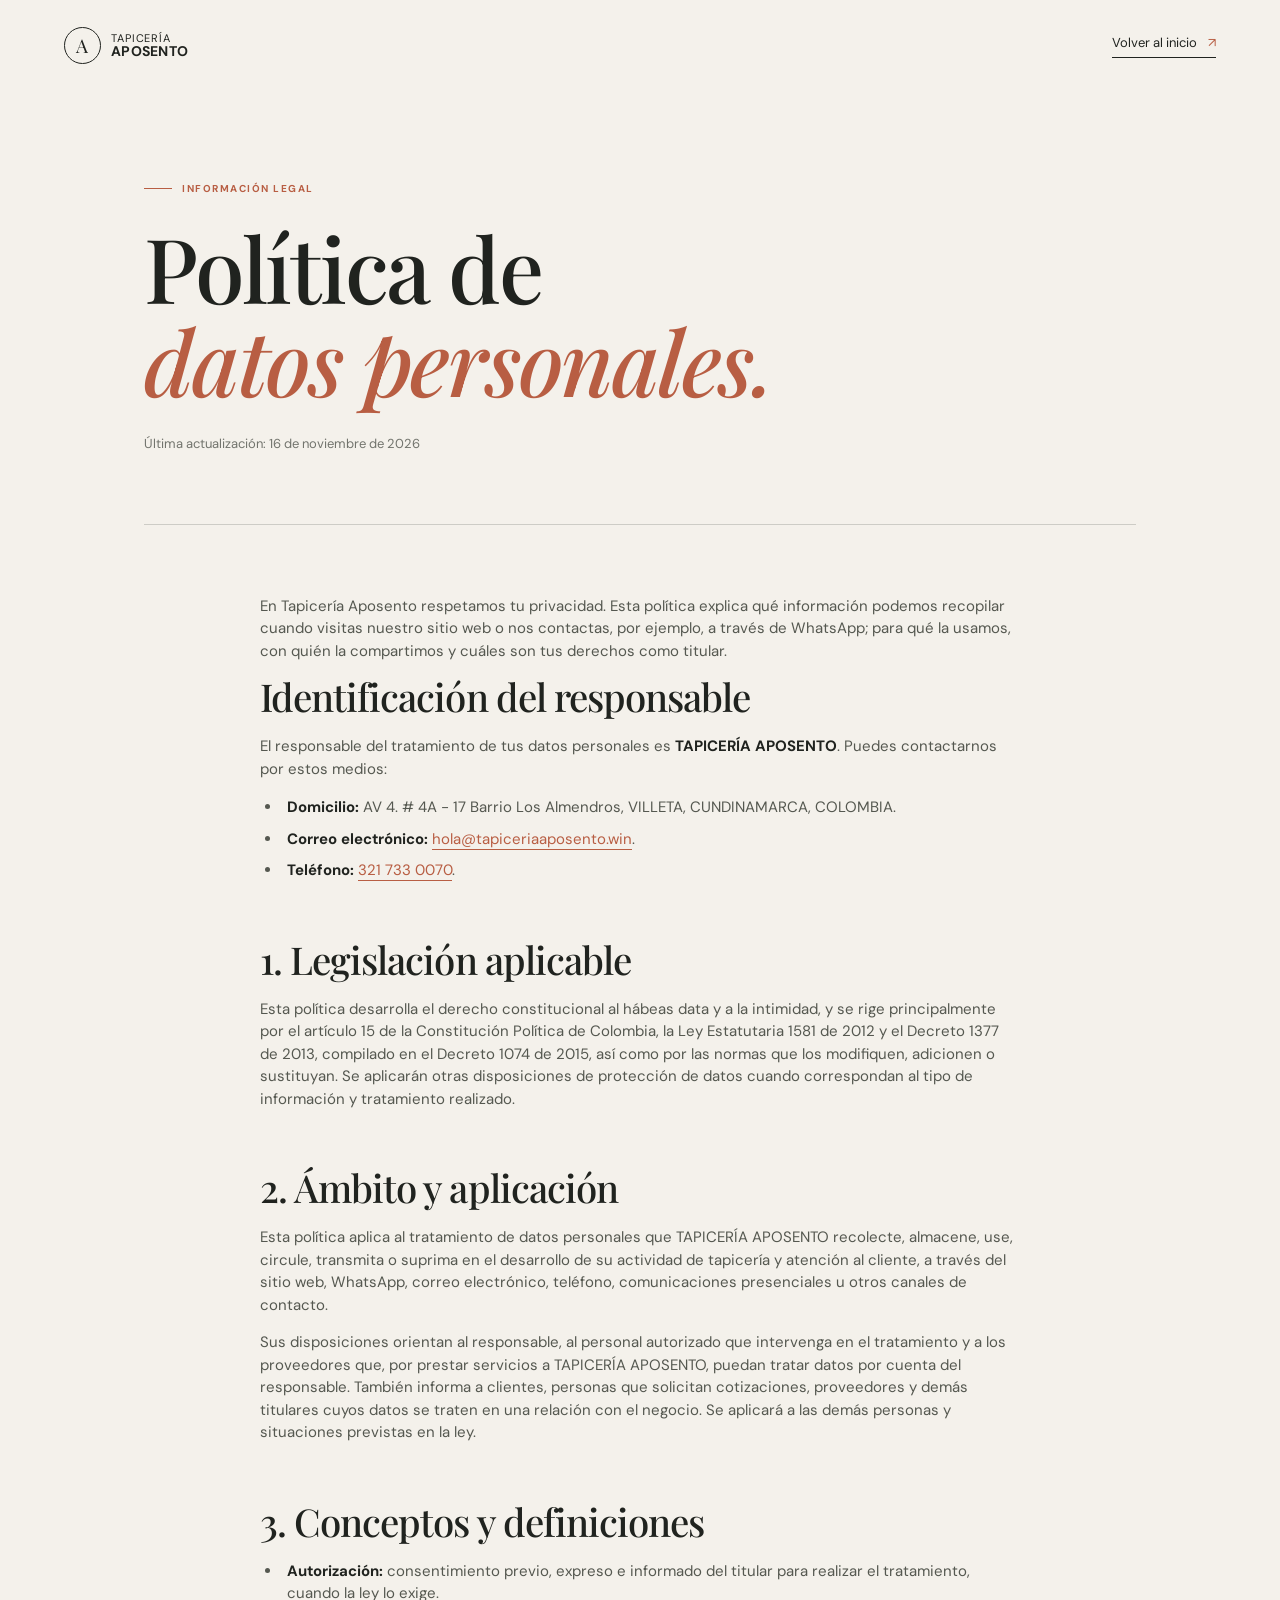
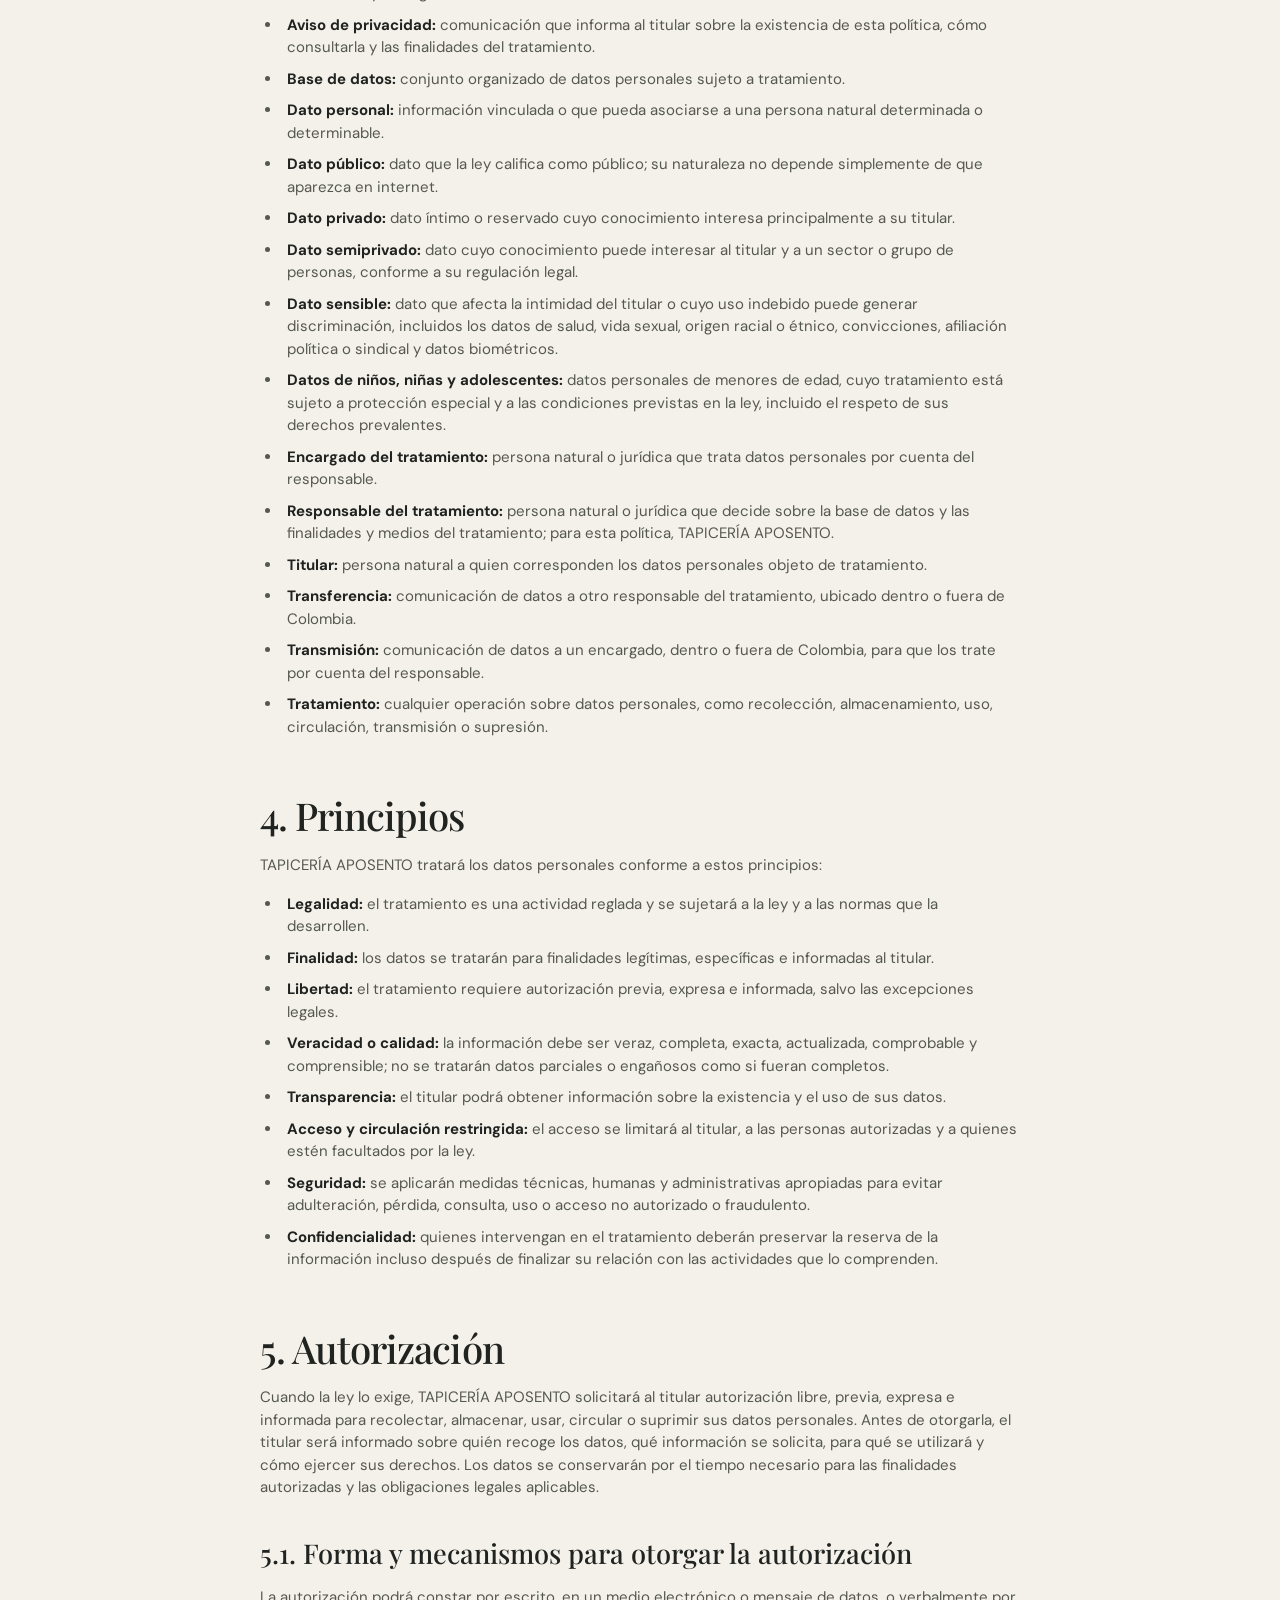
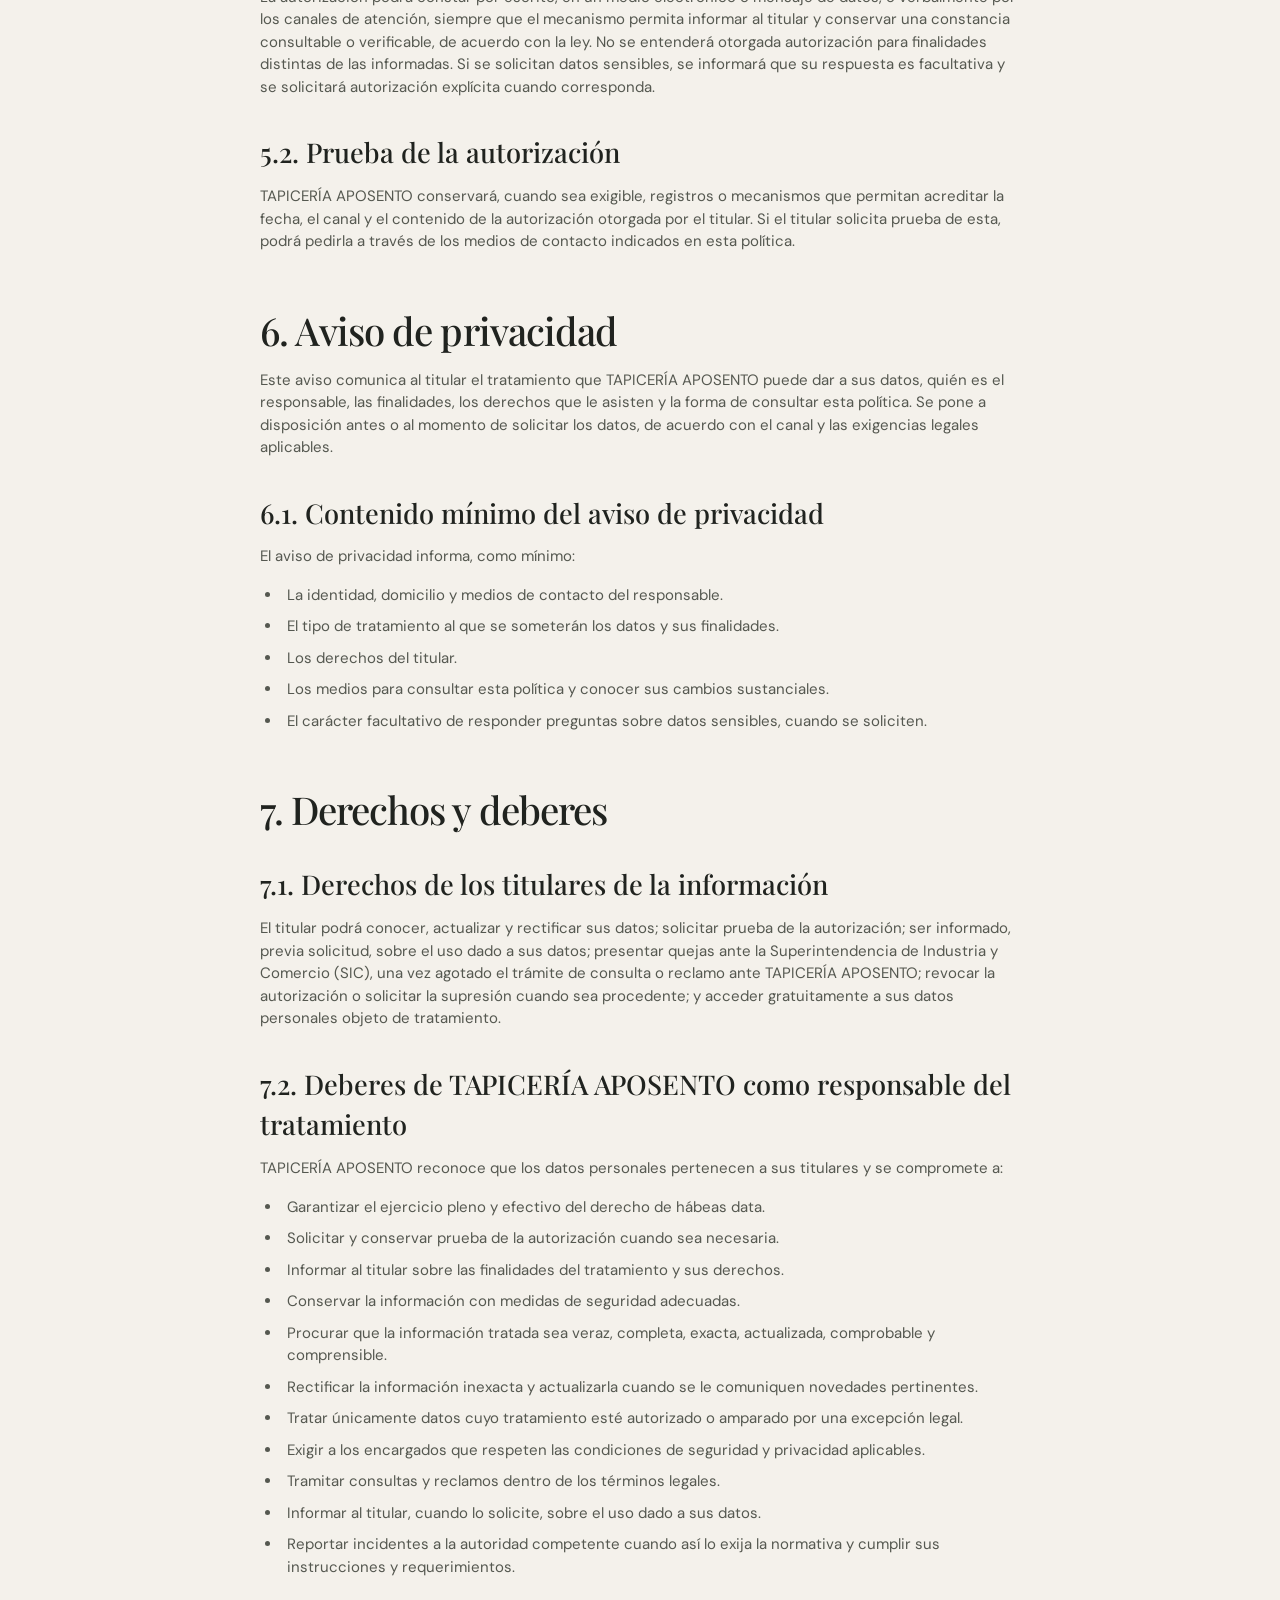
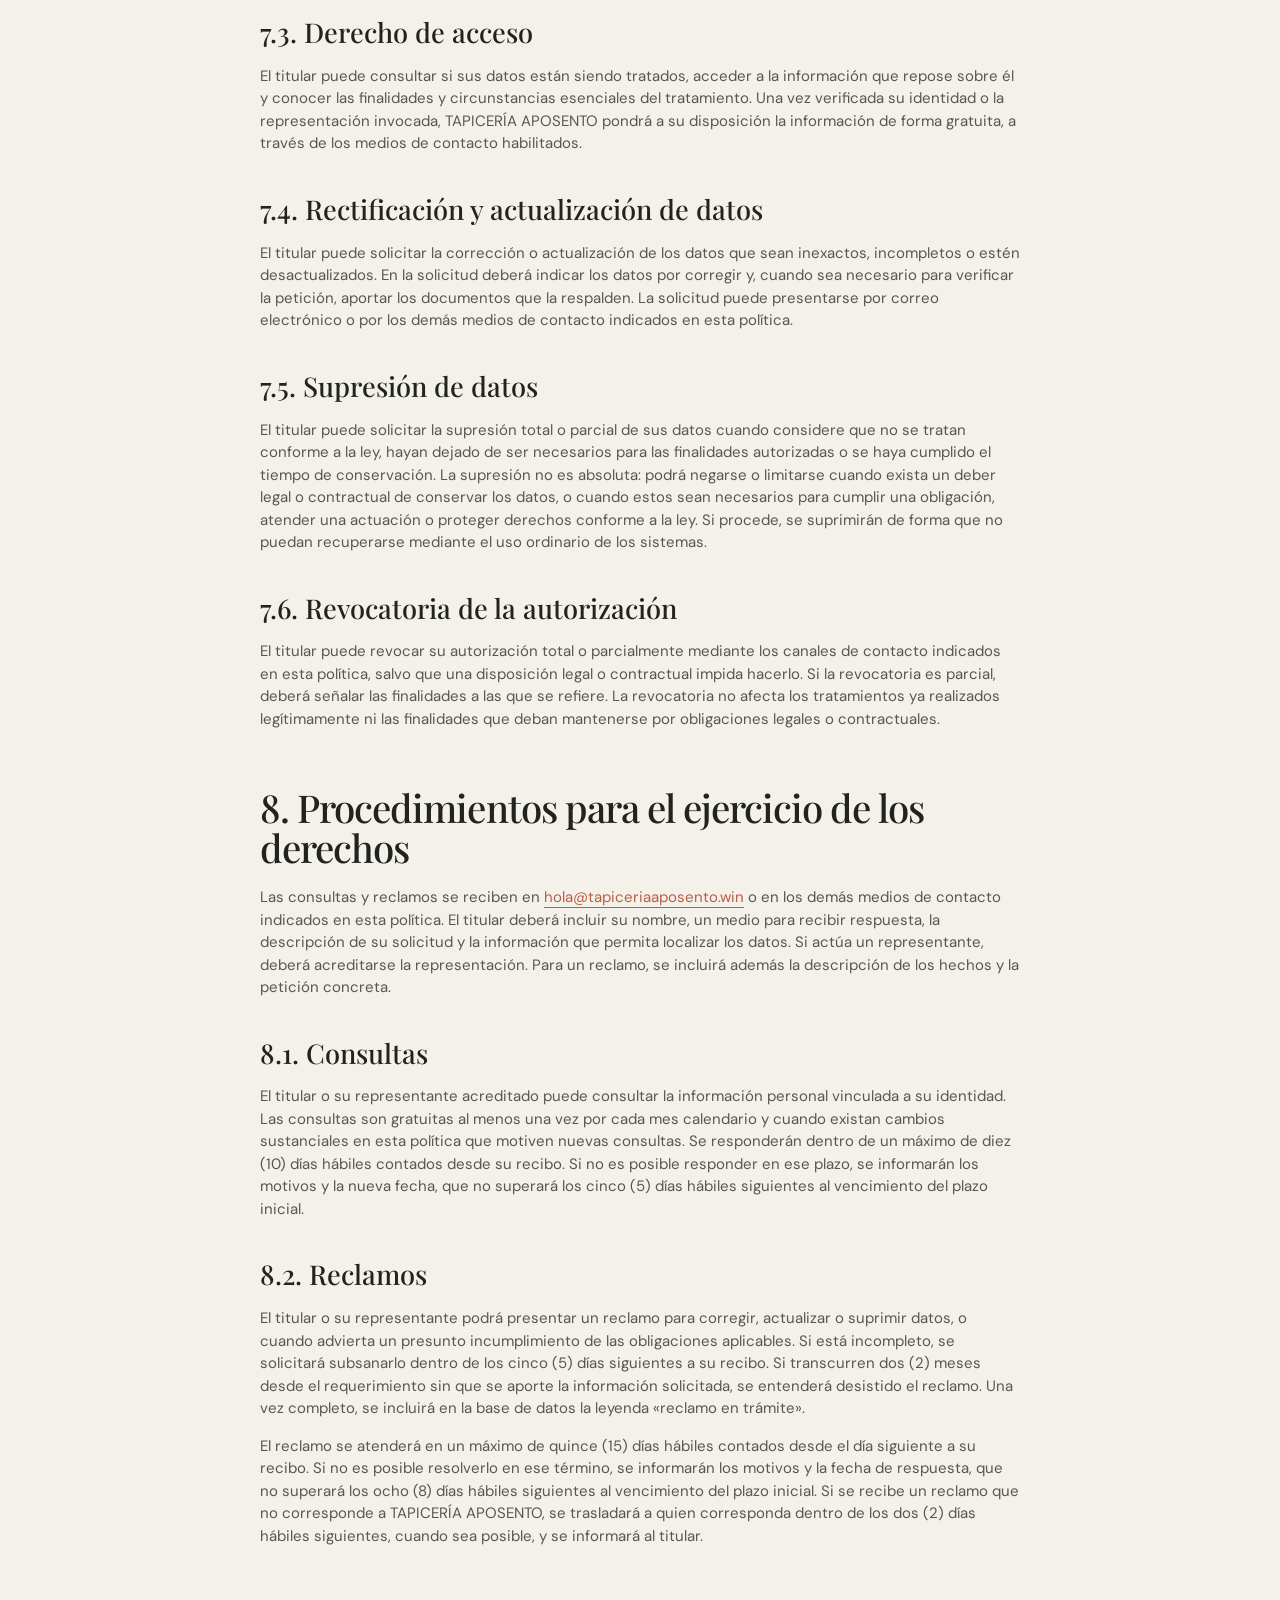
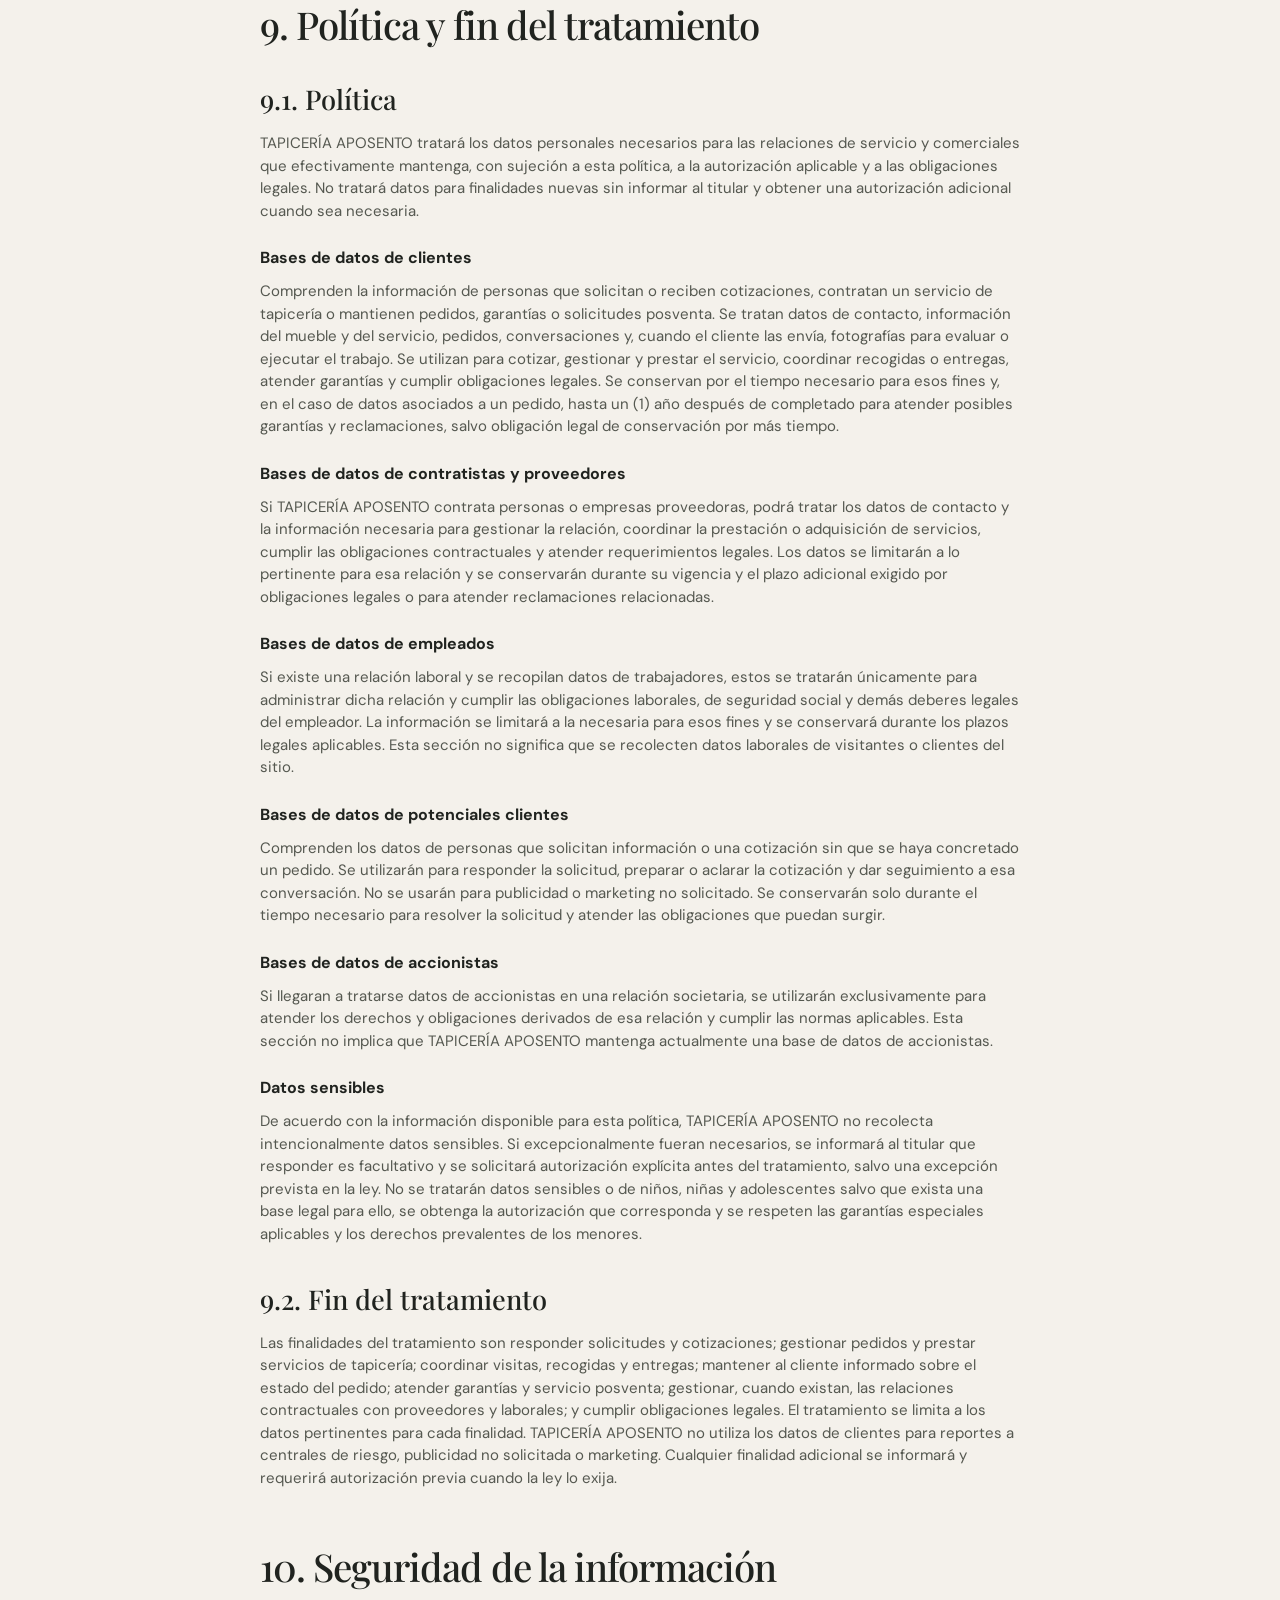
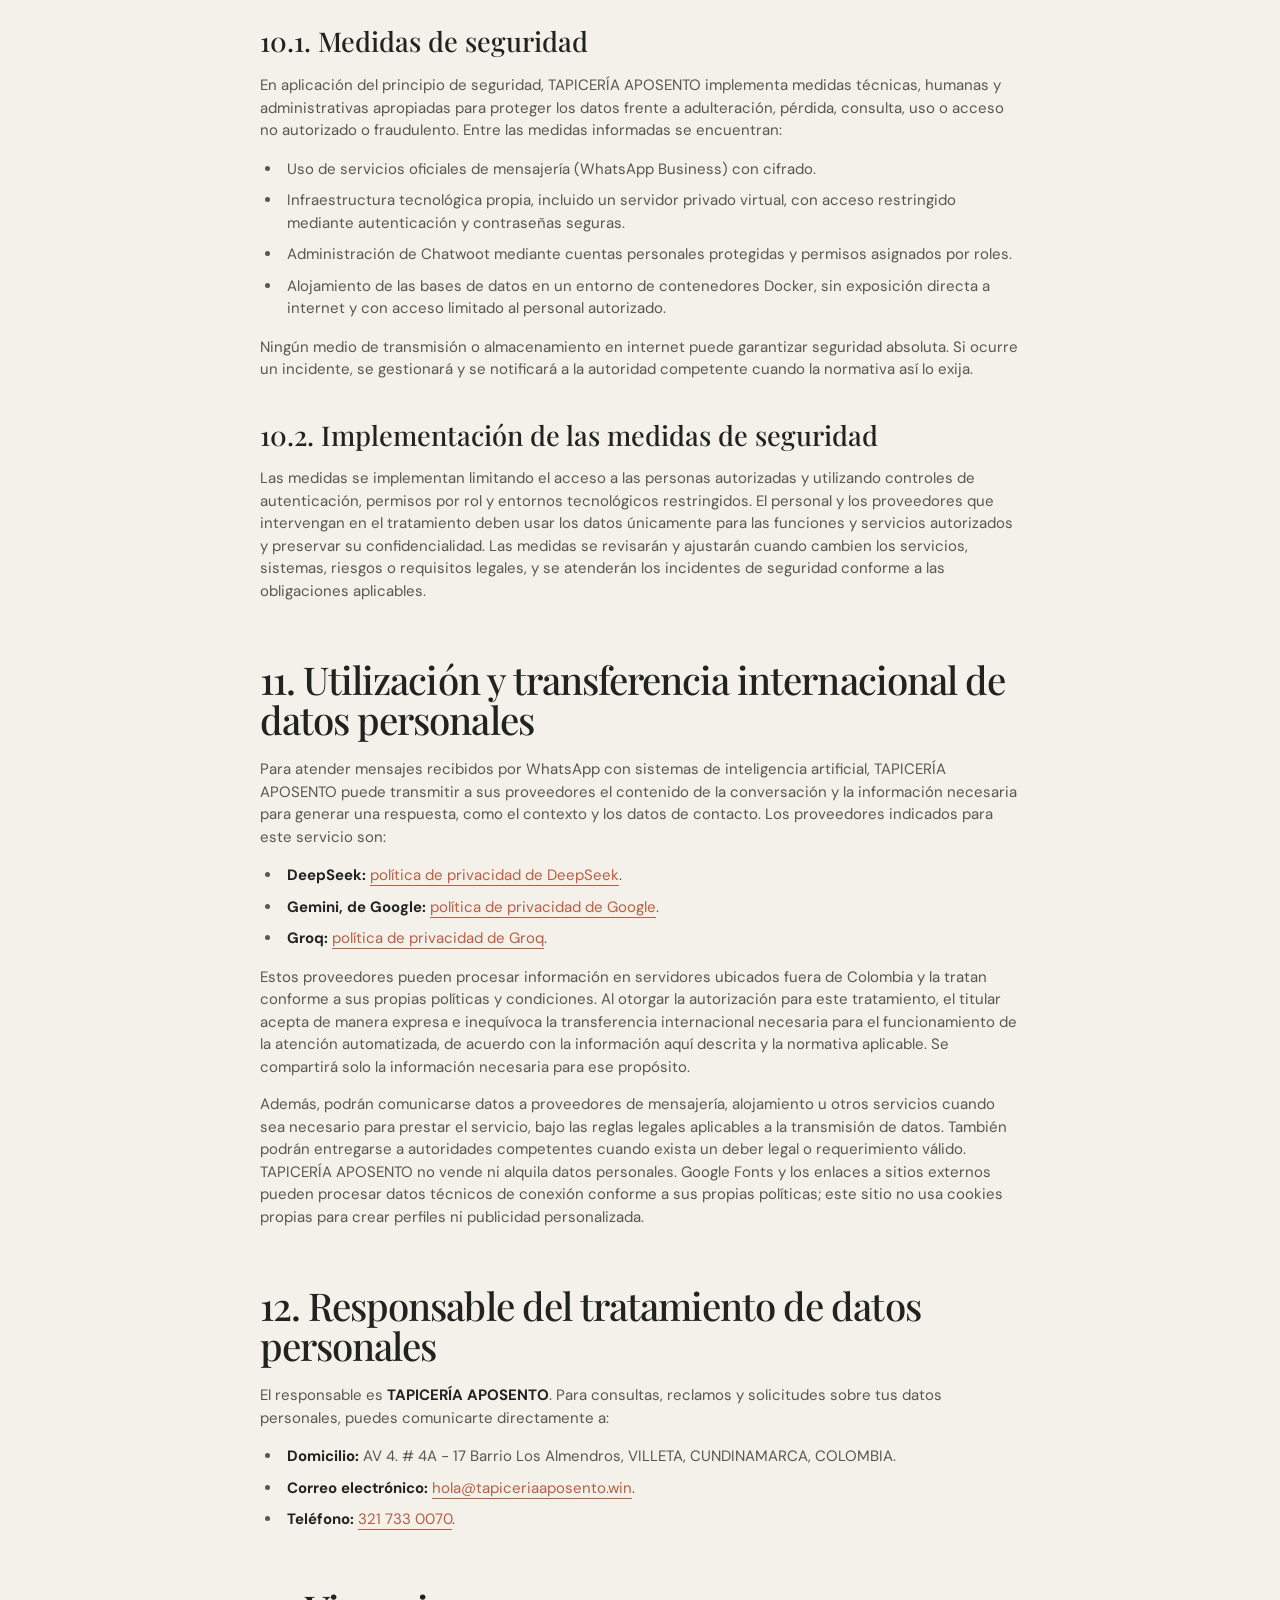
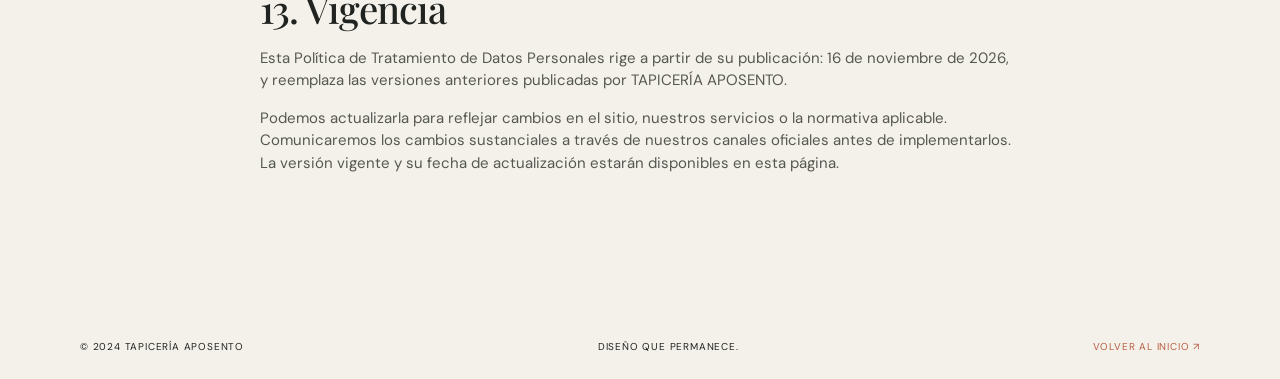
==== commit 56610436: "Ajustada politica" ====
--- a/privacy.html
+++ b/privacy.html
@@ -29,7 +29,7 @@
     <article class="privacy-content">
       <p>En Tapicería Aposento respetamos tu privacidad. Esta política explica qué información podemos recopilar cuando visitas nuestro sitio web o nos contactas, por ejemplo, a través de WhatsApp; para qué la usamos, con quién la compartimos y cuáles son tus derechos como titular.</p>
 
-      <h2>1. Identificación del responsable</h2>
+      <h2>Identificación del responsable</h2>
       <p>El responsable del tratamiento de tus datos personales es <strong>TAPICERÍA APOSENTO</strong>. Puedes contactarnos por estos medios:</p>
       <ul>
         <li><strong>Domicilio:</strong> AV 4. # 4A - 17 Barrio Los Almendros, VILLETA, CUNDINAMARCA, COLOMBIA.</li>
@@ -37,107 +37,150 @@
         <li><strong>Teléfono:</strong> <a href="tel:+573217330070">321 733 0070</a>.</li>
       </ul>
 
-      <h2>2. Marco legal y ámbito de aplicación</h2>
-      <p>Esta política se basa en el artículo 15 de la Constitución Política de Colombia, la Ley 1581 de 2012, el Decreto 1377 de 2013 y las demás normas que los complementen, modifiquen o sustituyan.</p>
-      <p>Se aplica al tratamiento de datos personales que TAPICERÍA APOSENTO recolecta a través de este sitio web, WhatsApp y otros canales de contacto, cuando solicitas información, una cotización o un servicio, haces un pedido o solicitas atención posventa. También orienta el tratamiento que realicen proveedores por cuenta de TAPICERÍA APOSENTO, dentro de los servicios que prestan.</p>
+      <h2>1. Legislación aplicable</h2>
+      <p>Esta política desarrolla el derecho constitucional al hábeas data y a la intimidad, y se rige principalmente por el artículo 15 de la Constitución Política de Colombia, la Ley Estatutaria 1581 de 2012 y el Decreto 1377 de 2013, compilado en el Decreto 1074 de 2015, así como por las normas que los modifiquen, adicionen o sustituyan. Se aplicarán otras disposiciones de protección de datos cuando correspondan al tipo de información y tratamiento realizado.</p>
 
-      <h2>3. Conceptos básicos</h2>
+      <h2>2. Ámbito y aplicación</h2>
+      <p>Esta política aplica al tratamiento de datos personales que TAPICERÍA APOSENTO recolecte, almacene, use, circule, transmita o suprima en el desarrollo de su actividad de tapicería y atención al cliente, a través del sitio web, WhatsApp, correo electrónico, teléfono, comunicaciones presenciales u otros canales de contacto.</p>
+      <p>Sus disposiciones orientan al responsable, al personal autorizado que intervenga en el tratamiento y a los proveedores que, por prestar servicios a TAPICERÍA APOSENTO, puedan tratar datos por cuenta del responsable. También informa a clientes, personas que solicitan cotizaciones, proveedores y demás titulares cuyos datos se traten en una relación con el negocio. Se aplicará a las demás personas y situaciones previstas en la ley.</p>
+
+      <h2>3. Conceptos y definiciones</h2>
       <ul>
-        <li><strong>Dato personal:</strong> información que identifica o puede asociarse con una persona natural determinada o determinable.</li>
-        <li><strong>Titular:</strong> persona natural a quien corresponden los datos personales.</li>
-        <li><strong>Tratamiento:</strong> cualquier operación sobre datos personales, como su recolección, almacenamiento, uso, circulación o supresión.</li>
-        <li><strong>Autorización:</strong> consentimiento previo, expreso e informado del titular para el tratamiento de sus datos, salvo las excepciones previstas en la ley.</li>
-        <li><strong>Responsable:</strong> quien decide sobre las finalidades y el tratamiento de los datos; en esta política, TAPICERÍA APOSENTO.</li>
-        <li><strong>Encargado:</strong> quien trata datos personales por cuenta del responsable, por ejemplo, un proveedor que presta un servicio necesario para la atención.</li>
-        <li><strong>Transmisión y transferencia:</strong> la transmisión ocurre cuando un proveedor trata datos por cuenta del responsable; la transferencia ocurre cuando los datos se comunican a otro responsable, dentro o fuera de Colombia.</li>
+        <li><strong>Autorización:</strong> consentimiento previo, expreso e informado del titular para realizar el tratamiento, cuando la ley lo exige.</li>
+        <li><strong>Aviso de privacidad:</strong> comunicación que informa al titular sobre la existencia de esta política, cómo consultarla y las finalidades del tratamiento.</li>
+        <li><strong>Base de datos:</strong> conjunto organizado de datos personales sujeto a tratamiento.</li>
+        <li><strong>Dato personal:</strong> información vinculada o que pueda asociarse a una persona natural determinada o determinable.</li>
+        <li><strong>Dato público:</strong> dato que la ley califica como público; su naturaleza no depende simplemente de que aparezca en internet.</li>
+        <li><strong>Dato privado:</strong> dato íntimo o reservado cuyo conocimiento interesa principalmente a su titular.</li>
+        <li><strong>Dato semiprivado:</strong> dato cuyo conocimiento puede interesar al titular y a un sector o grupo de personas, conforme a su regulación legal.</li>
+        <li><strong>Dato sensible:</strong> dato que afecta la intimidad del titular o cuyo uso indebido puede generar discriminación, incluidos los datos de salud, vida sexual, origen racial o étnico, convicciones, afiliación política o sindical y datos biométricos.</li>
+        <li><strong>Datos de niños, niñas y adolescentes:</strong> datos personales de menores de edad, cuyo tratamiento está sujeto a protección especial y a las condiciones previstas en la ley, incluido el respeto de sus derechos prevalentes.</li>
+        <li><strong>Encargado del tratamiento:</strong> persona natural o jurídica que trata datos personales por cuenta del responsable.</li>
+        <li><strong>Responsable del tratamiento:</strong> persona natural o jurídica que decide sobre la base de datos y las finalidades y medios del tratamiento; para esta política, TAPICERÍA APOSENTO.</li>
+        <li><strong>Titular:</strong> persona natural a quien corresponden los datos personales objeto de tratamiento.</li>
+        <li><strong>Transferencia:</strong> comunicación de datos a otro responsable del tratamiento, ubicado dentro o fuera de Colombia.</li>
+        <li><strong>Transmisión:</strong> comunicación de datos a un encargado, dentro o fuera de Colombia, para que los trate por cuenta del responsable.</li>
+        <li><strong>Tratamiento:</strong> cualquier operación sobre datos personales, como recolección, almacenamiento, uso, circulación, transmisión o supresión.</li>
       </ul>
 
-      <h2>4. Principios del tratamiento</h2>
-      <p>Tratamos los datos personales de acuerdo con los principios de:</p>
+      <h2>4. Principios</h2>
+      <p>TAPICERÍA APOSENTO tratará los datos personales conforme a estos principios:</p>
       <ul>
-        <li><strong>Legalidad:</strong> el tratamiento se realiza conforme a la normativa aplicable.</li>
-        <li><strong>Finalidad:</strong> los datos se usan para propósitos legítimos, específicos e informados.</li>
-        <li><strong>Libertad:</strong> solicitamos autorización previa, expresa e informada cuando la ley la exige.</li>
-        <li><strong>Veracidad o calidad:</strong> procuramos que los datos sean completos, exactos, actualizados y comprensibles.</li>
-        <li><strong>Transparencia:</strong> puedes consultar si tratamos tus datos y cómo lo hacemos.</li>
-        <li><strong>Acceso y circulación restringida:</strong> el acceso se limita a quienes están autorizados y lo necesitan para las finalidades informadas.</li>
-        <li><strong>Seguridad y confidencialidad:</strong> aplicamos medidas para proteger la información y preservar su reserva.</li>
+        <li><strong>Legalidad:</strong> el tratamiento es una actividad reglada y se sujetará a la ley y a las normas que la desarrollen.</li>
+        <li><strong>Finalidad:</strong> los datos se tratarán para finalidades legítimas, específicas e informadas al titular.</li>
+        <li><strong>Libertad:</strong> el tratamiento requiere autorización previa, expresa e informada, salvo las excepciones legales.</li>
+        <li><strong>Veracidad o calidad:</strong> la información debe ser veraz, completa, exacta, actualizada, comprobable y comprensible; no se tratarán datos parciales o engañosos como si fueran completos.</li>
+        <li><strong>Transparencia:</strong> el titular podrá obtener información sobre la existencia y el uso de sus datos.</li>
+        <li><strong>Acceso y circulación restringida:</strong> el acceso se limitará al titular, a las personas autorizadas y a quienes estén facultados por la ley.</li>
+        <li><strong>Seguridad:</strong> se aplicarán medidas técnicas, humanas y administrativas apropiadas para evitar adulteración, pérdida, consulta, uso o acceso no autorizado o fraudulento.</li>
+        <li><strong>Confidencialidad:</strong> quienes intervengan en el tratamiento deberán preservar la reserva de la información incluso después de finalizar su relación con las actividades que lo comprenden.</li>
       </ul>
 
-      <h2>5. Datos que recopilamos y finalidades</h2>
-      <p>Este sitio es informativo y no requiere crear una cuenta. Cuando nos contactas o solicitas una cotización, podemos recibir:</p>
+      <h2>5. Autorización</h2>
+      <p>Cuando la ley lo exige, TAPICERÍA APOSENTO solicitará al titular autorización libre, previa, expresa e informada para recolectar, almacenar, usar, circular o suprimir sus datos personales. Antes de otorgarla, el titular será informado sobre quién recoge los datos, qué información se solicita, para qué se utilizará y cómo ejercer sus derechos. Los datos se conservarán por el tiempo necesario para las finalidades autorizadas y las obligaciones legales aplicables.</p>
+      <h3>5.1. Forma y mecanismos para otorgar la autorización</h3>
+      <p>La autorización podrá constar por escrito, en un medio electrónico o mensaje de datos, o verbalmente por los canales de atención, siempre que el mecanismo permita informar al titular y conservar una constancia consultable o verificable, de acuerdo con la ley. No se entenderá otorgada autorización para finalidades distintas de las informadas. Si se solicitan datos sensibles, se informará que su respuesta es facultativa y se solicitará autorización explícita cuando corresponda.</p>
+      <h3>5.2. Prueba de la autorización</h3>
+      <p>TAPICERÍA APOSENTO conservará, cuando sea exigible, registros o mecanismos que permitan acreditar la fecha, el canal y el contenido de la autorización otorgada por el titular. Si el titular solicita prueba de esta, podrá pedirla a través de los medios de contacto indicados en esta política.</p>
+
+      <h2>6. Aviso de privacidad</h2>
+      <p>Este aviso comunica al titular el tratamiento que TAPICERÍA APOSENTO puede dar a sus datos, quién es el responsable, las finalidades, los derechos que le asisten y la forma de consultar esta política. Se pone a disposición antes o al momento de solicitar los datos, de acuerdo con el canal y las exigencias legales aplicables.</p>
+      <h3>6.1. Contenido mínimo del aviso de privacidad</h3>
+      <p>El aviso de privacidad informa, como mínimo:</p>
       <ul>
-        <li><strong>Datos de contacto:</strong> nombre, correo electrónico, teléfono y dirección de entrega o recogida.</li>
-        <li><strong>Datos del servicio:</strong> información sobre el mueble, el servicio o el proyecto que deseas cotizar, detalles de los pedidos y fotografías de muebles que envíes para evaluación.</li>
-        <li><strong>Mensajes:</strong> el contenido de las conversaciones que mantienes con nosotros.</li>
-        <li><strong>Datos técnicos básicos:</strong> dirección IP, tipo de dispositivo y navegador que se transmiten al visitar el sitio. Se utilizan para la seguridad y el funcionamiento del sitio, no para crear perfiles.</li>
-      </ul>
-      <p>Actualmente no recolectamos datos personales sensibles, como información sobre la salud u orientación sexual. Si en el futuro alguna solicitud llegara a involucrar datos sensibles, te informaremos sobre su carácter facultativo y solo los trataremos con la autorización exigida por la ley.</p>
-      <p>Usamos los datos personales exclusivamente para:</p>
-      <ul>
-        <li>Responder tus solicitudes y preparar cotizaciones.</li>
-        <li>Gestionar pedidos y coordinar visitas, recogidas o entregas de muebles.</li>
-        <li>Enviarte actualizaciones sobre el estado de un pedido y dar seguimiento a la conversación.</li>
-        <li>Atender garantías y solicitudes de servicio posventa.</li>
-        <li>Cumplir obligaciones legales.</li>
-      </ul>
-      <p>No utilizamos tus datos para comunicaciones comerciales, publicidad no solicitada ni marketing. Si esto cambia, solicitaremos previamente una autorización expresa e informada para esa finalidad.</p>
-
-      <h2>6. Autorización y aviso de privacidad</h2>
-      <p>Cuando la ley exige autorización, la solicitaremos antes de recolectar y tratar tus datos, de forma previa, expresa e informada. Te indicaremos quién es el responsable, qué datos se solicitan, para qué se utilizarán y cómo puedes ejercer tus derechos. La autorización podrá constar por escrito, en un medio electrónico o verbalmente, según el canal de contacto, siempre que se pueda consultar o verificar posteriormente. Conservaremos constancia de las autorizaciones obtenidas.</p>
-      <p>Esta página constituye el aviso de privacidad: informa la identidad y los datos de contacto del responsable, las categorías y finalidades del tratamiento, tus derechos y los medios para ejercerlos. Puedes consultar aquí la versión vigente de la política y sus actualizaciones.</p>
-
-      <h2>7. Deberes de Tapicería Aposento</h2>
-      <p>En el tratamiento de tus datos personales nos comprometemos a:</p>
-      <ul>
-        <li>Garantizar el ejercicio efectivo de tus derechos de hábeas data.</li>
-        <li>Solicitar y conservar prueba de la autorización cuando sea necesaria, e informarte sobre las finalidades del tratamiento y tus derechos.</li>
-        <li>Proteger los datos y mantenerlos completos, exactos y actualizados según la información disponible.</li>
-        <li>Atender consultas y reclamos dentro de los términos legales.</li>
-        <li>Comunicar a las autoridades competentes los incidentes o situaciones de seguridad cuando la ley lo exija y atender sus instrucciones.</li>
+        <li>La identidad, domicilio y medios de contacto del responsable.</li>
+        <li>El tipo de tratamiento al que se someterán los datos y sus finalidades.</li>
+        <li>Los derechos del titular.</li>
+        <li>Los medios para consultar esta política y conocer sus cambios sustanciales.</li>
+        <li>El carácter facultativo de responder preguntas sobre datos sensibles, cuando se soliciten.</li>
       </ul>
 
-      <h2>8. Derechos de los titulares</h2>
-      <p>Como titular, puedes conocer, actualizar y rectificar tus datos; solicitar prueba de la autorización y ser informado sobre el uso que les hemos dado; acceder a ellos gratuitamente; solicitar su supresión o revocar la autorización cuando sea procedente, y presentar una queja ante la Superintendencia de Industria y Comercio (SIC), una vez hayas agotado el trámite de consulta o reclamo con nosotros.</p>
-      <h3>Acceso, actualización y rectificación</h3>
-      <p>Puedes consultar si tratamos tus datos, acceder a ellos y conocer las finalidades del tratamiento. También puedes pedir que corrijamos o actualicemos información incompleta o inexacta. Para facilitar la búsqueda, indica cuáles datos quieres consultar o corregir; podremos solicitar documentos que respalden la corrección o permitan verificar tu identidad.</p>
-      <h3>Supresión y revocatoria</h3>
-      <p>Puedes solicitar la supresión de tus datos cuando hayan dejado de ser necesarios para las finalidades autorizadas, haya terminado el plazo de conservación o consideres que el tratamiento incumple la ley. También puedes revocar tu autorización total o parcialmente, indicando, si corresponde, las finalidades sobre las que recae tu solicitud. Estos derechos no son absolutos: podremos conservar o tratar los datos cuando exista un deber legal o contractual, o cuando sean necesarios para atender una obligación o un procedimiento pendiente.</p>
+      <h2>7. Derechos y deberes</h2>
+      <h3>7.1. Derechos de los titulares de la información</h3>
+      <p>El titular podrá conocer, actualizar y rectificar sus datos; solicitar prueba de la autorización; ser informado, previa solicitud, sobre el uso dado a sus datos; presentar quejas ante la Superintendencia de Industria y Comercio (SIC), una vez agotado el trámite de consulta o reclamo ante TAPICERÍA APOSENTO; revocar la autorización o solicitar la supresión cuando sea procedente; y acceder gratuitamente a sus datos personales objeto de tratamiento.</p>
+      <h3>7.2. Deberes de TAPICERÍA APOSENTO como responsable del tratamiento</h3>
+      <p>TAPICERÍA APOSENTO reconoce que los datos personales pertenecen a sus titulares y se compromete a:</p>
+      <ul>
+        <li>Garantizar el ejercicio pleno y efectivo del derecho de hábeas data.</li>
+        <li>Solicitar y conservar prueba de la autorización cuando sea necesaria.</li>
+        <li>Informar al titular sobre las finalidades del tratamiento y sus derechos.</li>
+        <li>Conservar la información con medidas de seguridad adecuadas.</li>
+        <li>Procurar que la información tratada sea veraz, completa, exacta, actualizada, comprobable y comprensible.</li>
+        <li>Rectificar la información inexacta y actualizarla cuando se le comuniquen novedades pertinentes.</li>
+        <li>Tratar únicamente datos cuyo tratamiento esté autorizado o amparado por una excepción legal.</li>
+        <li>Exigir a los encargados que respeten las condiciones de seguridad y privacidad aplicables.</li>
+        <li>Tramitar consultas y reclamos dentro de los términos legales.</li>
+        <li>Informar al titular, cuando lo solicite, sobre el uso dado a sus datos.</li>
+        <li>Reportar incidentes a la autoridad competente cuando así lo exija la normativa y cumplir sus instrucciones y requerimientos.</li>
+      </ul>
+      <h3>7.3. Derecho de acceso</h3>
+      <p>El titular puede consultar si sus datos están siendo tratados, acceder a la información que repose sobre él y conocer las finalidades y circunstancias esenciales del tratamiento. Una vez verificada su identidad o la representación invocada, TAPICERÍA APOSENTO pondrá a su disposición la información de forma gratuita, a través de los medios de contacto habilitados.</p>
+      <h3>7.4. Rectificación y actualización de datos</h3>
+      <p>El titular puede solicitar la corrección o actualización de los datos que sean inexactos, incompletos o estén desactualizados. En la solicitud deberá indicar los datos por corregir y, cuando sea necesario para verificar la petición, aportar los documentos que la respalden. La solicitud puede presentarse por correo electrónico o por los demás medios de contacto indicados en esta política.</p>
+      <h3>7.5. Supresión de datos</h3>
+      <p>El titular puede solicitar la supresión total o parcial de sus datos cuando considere que no se tratan conforme a la ley, hayan dejado de ser necesarios para las finalidades autorizadas o se haya cumplido el tiempo de conservación. La supresión no es absoluta: podrá negarse o limitarse cuando exista un deber legal o contractual de conservar los datos, o cuando estos sean necesarios para cumplir una obligación, atender una actuación o proteger derechos conforme a la ley. Si procede, se suprimirán de forma que no puedan recuperarse mediante el uso ordinario de los sistemas.</p>
+      <h3>7.6. Revocatoria de la autorización</h3>
+      <p>El titular puede revocar su autorización total o parcialmente mediante los canales de contacto indicados en esta política, salvo que una disposición legal o contractual impida hacerlo. Si la revocatoria es parcial, deberá señalar las finalidades a las que se refiere. La revocatoria no afecta los tratamientos ya realizados legítimamente ni las finalidades que deban mantenerse por obligaciones legales o contractuales.</p>
 
-      <h2>9. Procedimiento para consultas y reclamos</h2>
-      <p>Envía tu solicitud al correo <a href="mailto:hola@tapiceriaaposento.win">hola@tapiceriaaposento.win</a>. Incluye tu nombre, un medio para recibir respuesta y una descripción clara de los datos y del derecho que quieres ejercer. Si actúas mediante representante, adjunta la información que permita verificar esa representación. Para un reclamo, describe también los hechos y las correcciones o acciones que solicitas.</p>
-      <h3>Consultas</h3>
-      <p>El acceso a tus datos es gratuito. Puedes presentar consultas al menos una vez por cada mes calendario y cuando haya cambios sustanciales en esta política que motiven una nueva consulta. Responderemos en un máximo de diez (10) días hábiles desde el recibo. Si no es posible hacerlo en ese plazo, te informaremos los motivos y la fecha de respuesta, que no superará los cinco (5) días hábiles siguientes al vencimiento del plazo inicial.</p>
-      <h3>Reclamos</h3>
-      <p>Si el reclamo está incompleto, te solicitaremos subsanarlo dentro de los cinco (5) días siguientes a su recibo. Si no recibimos la información solicitada dentro de los dos (2) meses siguientes al requerimiento, entenderemos que desististe del reclamo. Una vez completo, incluiremos en la base de datos la leyenda «reclamo en trámite».</p>
-      <p>Resolveremos el reclamo en un máximo de quince (15) días hábiles contados desde el día siguiente a su recibo. Si no es posible responder en ese plazo, te informaremos los motivos y la fecha de respuesta, que no superará los ocho (8) días hábiles siguientes al vencimiento del plazo inicial. Si recibimos un reclamo que corresponde a otra entidad, lo trasladaremos dentro de los dos (2) días hábiles siguientes e informaremos de ello a quien lo presentó.</p>
+      <h2>8. Procedimientos para el ejercicio de los derechos</h2>
+      <p>Las consultas y reclamos se reciben en <a href="mailto:hola@tapiceriaaposento.win">hola@tapiceriaaposento.win</a> o en los demás medios de contacto indicados en esta política. El titular deberá incluir su nombre, un medio para recibir respuesta, la descripción de su solicitud y la información que permita localizar los datos. Si actúa un representante, deberá acreditarse la representación. Para un reclamo, se incluirá además la descripción de los hechos y la petición concreta.</p>
+      <h3>8.1. Consultas</h3>
+      <p>El titular o su representante acreditado puede consultar la información personal vinculada a su identidad. Las consultas son gratuitas al menos una vez por cada mes calendario y cuando existan cambios sustanciales en esta política que motiven nuevas consultas. Se responderán dentro de un máximo de diez (10) días hábiles contados desde su recibo. Si no es posible responder en ese plazo, se informarán los motivos y la nueva fecha, que no superará los cinco (5) días hábiles siguientes al vencimiento del plazo inicial.</p>
+      <h3>8.2. Reclamos</h3>
+      <p>El titular o su representante podrá presentar un reclamo para corregir, actualizar o suprimir datos, o cuando advierta un presunto incumplimiento de las obligaciones aplicables. Si está incompleto, se solicitará subsanarlo dentro de los cinco (5) días siguientes a su recibo. Si transcurren dos (2) meses desde el requerimiento sin que se aporte la información solicitada, se entenderá desistido el reclamo. Una vez completo, se incluirá en la base de datos la leyenda «reclamo en trámite».</p>
+      <p>El reclamo se atenderá en un máximo de quince (15) días hábiles contados desde el día siguiente a su recibo. Si no es posible resolverlo en ese término, se informarán los motivos y la fecha de respuesta, que no superará los ocho (8) días hábiles siguientes al vencimiento del plazo inicial. Si se recibe un reclamo que no corresponde a TAPICERÍA APOSENTO, se trasladará a quien corresponda dentro de los dos (2) días hábiles siguientes, cuando sea posible, y se informará al titular.</p>
 
-      <h2>10. Proveedores, servicios externos y transferencias internacionales</h2>
-      <p>Cuando nos contactas por WhatsApp, utilizamos sistemas de inteligencia artificial (IA) para ayudar a interpretar y responder tus mensajes, dar seguimiento a la conversación y ofrecerte una mejor atención. Para ello podemos compartir el contenido de los mensajes y la información necesaria para responder, como el contexto de la conversación y tus datos de contacto, con los siguientes proveedores:</p>
+      <h2>9. Política y fin del tratamiento</h2>
+      <h3>9.1. Política</h3>
+      <p>TAPICERÍA APOSENTO tratará los datos personales necesarios para las relaciones de servicio y comerciales que efectivamente mantenga, con sujeción a esta política, a la autorización aplicable y a las obligaciones legales. No tratará datos para finalidades nuevas sin informar al titular y obtener una autorización adicional cuando sea necesaria.</p>
+      <h4>Bases de datos de clientes</h4>
+      <p>Comprenden la información de personas que solicitan o reciben cotizaciones, contratan un servicio de tapicería o mantienen pedidos, garantías o solicitudes posventa. Se tratan datos de contacto, información del mueble y del servicio, pedidos, conversaciones y, cuando el cliente las envía, fotografías para evaluar o ejecutar el trabajo. Se utilizan para cotizar, gestionar y prestar el servicio, coordinar recogidas o entregas, atender garantías y cumplir obligaciones legales. Se conservan por el tiempo necesario para esos fines y, en el caso de datos asociados a un pedido, hasta un (1) año después de completado para atender posibles garantías y reclamaciones, salvo obligación legal de conservación por más tiempo.</p>
+      <h4>Bases de datos de contratistas y proveedores</h4>
+      <p>Si TAPICERÍA APOSENTO contrata personas o empresas proveedoras, podrá tratar los datos de contacto y la información necesaria para gestionar la relación, coordinar la prestación o adquisición de servicios, cumplir las obligaciones contractuales y atender requerimientos legales. Los datos se limitarán a lo pertinente para esa relación y se conservarán durante su vigencia y el plazo adicional exigido por obligaciones legales o para atender reclamaciones relacionadas.</p>
+      <h4>Bases de datos de empleados</h4>
+      <p>Si existe una relación laboral y se recopilan datos de trabajadores, estos se tratarán únicamente para administrar dicha relación y cumplir las obligaciones laborales, de seguridad social y demás deberes legales del empleador. La información se limitará a la necesaria para esos fines y se conservará durante los plazos legales aplicables. Esta sección no significa que se recolecten datos laborales de visitantes o clientes del sitio.</p>
+      <h4>Bases de datos de potenciales clientes</h4>
+      <p>Comprenden los datos de personas que solicitan información o una cotización sin que se haya concretado un pedido. Se utilizarán para responder la solicitud, preparar o aclarar la cotización y dar seguimiento a esa conversación. No se usarán para publicidad o marketing no solicitado. Se conservarán solo durante el tiempo necesario para resolver la solicitud y atender las obligaciones que puedan surgir.</p>
+      <h4>Bases de datos de accionistas</h4>
+      <p>Si llegaran a tratarse datos de accionistas en una relación societaria, se utilizarán exclusivamente para atender los derechos y obligaciones derivados de esa relación y cumplir las normas aplicables. Esta sección no implica que TAPICERÍA APOSENTO mantenga actualmente una base de datos de accionistas.</p>
+      <h4>Datos sensibles</h4>
+      <p>De acuerdo con la información disponible para esta política, TAPICERÍA APOSENTO no recolecta intencionalmente datos sensibles. Si excepcionalmente fueran necesarios, se informará al titular que responder es facultativo y se solicitará autorización explícita antes del tratamiento, salvo una excepción prevista en la ley. No se tratarán datos sensibles o de niños, niñas y adolescentes salvo que exista una base legal para ello, se obtenga la autorización que corresponda y se respeten las garantías especiales aplicables y los derechos prevalentes de los menores.</p>
+      <h3>9.2. Fin del tratamiento</h3>
+      <p>Las finalidades del tratamiento son responder solicitudes y cotizaciones; gestionar pedidos y prestar servicios de tapicería; coordinar visitas, recogidas y entregas; mantener al cliente informado sobre el estado del pedido; atender garantías y servicio posventa; gestionar, cuando existan, las relaciones contractuales con proveedores y laborales; y cumplir obligaciones legales. El tratamiento se limita a los datos pertinentes para cada finalidad. TAPICERÍA APOSENTO no utiliza los datos de clientes para reportes a centrales de riesgo, publicidad no solicitada o marketing. Cualquier finalidad adicional se informará y requerirá autorización previa cuando la ley lo exija.</p>
+
+      <h2>10. Seguridad de la información</h2>
+      <h3>10.1. Medidas de seguridad</h3>
+      <p>En aplicación del principio de seguridad, TAPICERÍA APOSENTO implementa medidas técnicas, humanas y administrativas apropiadas para proteger los datos frente a adulteración, pérdida, consulta, uso o acceso no autorizado o fraudulento. Entre las medidas informadas se encuentran:</p>
+      <ul>
+        <li>Uso de servicios oficiales de mensajería (WhatsApp Business) con cifrado.</li>
+        <li>Infraestructura tecnológica propia, incluido un servidor privado virtual, con acceso restringido mediante autenticación y contraseñas seguras.</li>
+        <li>Administración de Chatwoot mediante cuentas personales protegidas y permisos asignados por roles.</li>
+        <li>Alojamiento de las bases de datos en un entorno de contenedores Docker, sin exposición directa a internet y con acceso limitado al personal autorizado.</li>
+      </ul>
+      <p>Ningún medio de transmisión o almacenamiento en internet puede garantizar seguridad absoluta. Si ocurre un incidente, se gestionará y se notificará a la autoridad competente cuando la normativa así lo exija.</p>
+      <h3>10.2. Implementación de las medidas de seguridad</h3>
+      <p>Las medidas se implementan limitando el acceso a las personas autorizadas y utilizando controles de autenticación, permisos por rol y entornos tecnológicos restringidos. El personal y los proveedores que intervengan en el tratamiento deben usar los datos únicamente para las funciones y servicios autorizados y preservar su confidencialidad. Las medidas se revisarán y ajustarán cuando cambien los servicios, sistemas, riesgos o requisitos legales, y se atenderán los incidentes de seguridad conforme a las obligaciones aplicables.</p>
+
+      <h2>11. Utilización y transferencia internacional de datos personales</h2>
+      <p>Para atender mensajes recibidos por WhatsApp con sistemas de inteligencia artificial, TAPICERÍA APOSENTO puede transmitir a sus proveedores el contenido de la conversación y la información necesaria para generar una respuesta, como el contexto y los datos de contacto. Los proveedores indicados para este servicio son:</p>
       <ul>
         <li><strong>DeepSeek:</strong> <a href="https://cdn.deepseek.com/policies/en-US/deepseek-privacy-policy.html" rel="noopener noreferrer" target="_blank">política de privacidad de DeepSeek</a>.</li>
         <li><strong>Gemini, de Google:</strong> <a href="https://policies.google.com/privacy" rel="noopener noreferrer" target="_blank">política de privacidad de Google</a>.</li>
         <li><strong>Groq:</strong> <a href="https://groq.com/privacy-policy" rel="noopener noreferrer" target="_blank">política de privacidad de Groq</a>.</li>
       </ul>
-      <p>Estos proveedores pueden procesar información en servidores ubicados fuera de Colombia y la tratan conforme a sus propias políticas y condiciones. Cuando otorgas autorización para el tratamiento, aceptas de manera expresa e inequívoca esta transferencia internacional, necesaria para el funcionamiento de nuestro sistema de atención. La información compartida se limita a lo necesario para prestarte el servicio y se sujeta a la normativa aplicable.</p>
-      <p>No vendemos ni alquilamos tus datos. También podemos compartir la información estrictamente necesaria con proveedores que nos ayudan a operar o cuando exista una obligación legal.</p>
-      <p>Este sitio no utiliza cookies propias para crear perfiles ni realizar publicidad personalizada. Las fuentes tipográficas se cargan desde Google Fonts, que puede procesar datos técnicos de conexión conforme a sus políticas. Los enlaces a páginas de terceros pueden estar sujetos a sus propias prácticas de privacidad.</p>
+      <p>Estos proveedores pueden procesar información en servidores ubicados fuera de Colombia y la tratan conforme a sus propias políticas y condiciones. Al otorgar la autorización para este tratamiento, el titular acepta de manera expresa e inequívoca la transferencia internacional necesaria para el funcionamiento de la atención automatizada, de acuerdo con la información aquí descrita y la normativa aplicable. Se compartirá solo la información necesaria para ese propósito.</p>
+      <p>Además, podrán comunicarse datos a proveedores de mensajería, alojamiento u otros servicios cuando sea necesario para prestar el servicio, bajo las reglas legales aplicables a la transmisión de datos. También podrán entregarse a autoridades competentes cuando exista un deber legal o requerimiento válido. TAPICERÍA APOSENTO no vende ni alquila datos personales. Google Fonts y los enlaces a sitios externos pueden procesar datos técnicos de conexión conforme a sus propias políticas; este sitio no usa cookies propias para crear perfiles ni publicidad personalizada.</p>
 
-      <h2>11. Seguridad de la información</h2>
-      <p>Implementamos medidas técnicas, humanas y administrativas para proteger tus datos frente a adulteración, pérdida, consulta o uso no autorizado. Entre ellas se encuentran:</p>
+      <h2>12. Responsable del tratamiento de datos personales</h2>
+      <p>El responsable es <strong>TAPICERÍA APOSENTO</strong>. Para consultas, reclamos y solicitudes sobre tus datos personales, puedes comunicarte directamente a:</p>
       <ul>
-        <li>Uso de servicios oficiales de mensajería (WhatsApp Business) con cifrado.</li>
-        <li>Infraestructura tecnológica propia con acceso restringido mediante autenticación y contraseñas seguras.</li>
-        <li>Administración de la plataforma de atención Chatwoot mediante cuentas y permisos asignados por roles.</li>
-        <li>Bases de datos alojadas en un entorno seguro, no expuestas directamente a internet y con acceso limitado al personal autorizado.</li>
+        <li><strong>Domicilio:</strong> AV 4. # 4A - 17 Barrio Los Almendros, VILLETA, CUNDINAMARCA, COLOMBIA.</li>
+        <li><strong>Correo electrónico:</strong> <a href="mailto:hola@tapiceriaaposento.win">hola@tapiceriaaposento.win</a>.</li>
+        <li><strong>Teléfono:</strong> <a href="tel:+573217330070">321 733 0070</a>.</li>
       </ul>
-      <p>Ningún medio de transmisión o almacenamiento en internet puede garantizar seguridad absoluta.</p>
 
-      <h2>12. Conservación de los datos</h2>
-      <p>Conservamos la información durante el tiempo necesario para atender tu solicitud, prestar el servicio y cumplir nuestras obligaciones legales. Los datos asociados a un pedido se conservarán hasta un (1) año después de completarlo para atender posibles garantías y reclamos. Cumplido ese plazo, los suprimiremos, salvo que una obligación legal exija conservarlos por más tiempo.</p>
-
-      <h2>13. Vigencia y cambios</h2>
-      <p>Esta Política de Tratamiento de Datos Personales rige a partir de su publicación: 16 de noviembre de 2026.</p>
+      <h2>13. Vigencia</h2>
+      <p>Esta Política de Tratamiento de Datos Personales rige a partir de su publicación: 16 de noviembre de 2026, y reemplaza las versiones anteriores publicadas por TAPICERÍA APOSENTO.</p>
       <p>Podemos actualizarla para reflejar cambios en el sitio, nuestros servicios o la normativa aplicable. Comunicaremos los cambios sustanciales a través de nuestros canales oficiales antes de implementarlos. La versión vigente y su fecha de actualización estarán disponibles en esta página.</p>
     </article>
   </main>
--- a/styles.css
+++ b/styles.css
@@ -79,6 +79,8 @@
 .privacy-content { margin: 70px auto 0; max-width: 760px; }
 .privacy-content h2 { font-size: clamp(1.75rem, 3vw, 2.45rem); margin: 58px 0 18px; }
 .privacy-content h2:first-of-type { margin-top: 0; }
+.privacy-content h3 { font-family: var(--serif); font-size: clamp(1.35rem, 2.2vw, 1.7rem); font-weight: 500; margin: 34px 0 12px; }
+.privacy-content h4 { font-size: 1rem; margin: 24px 0 10px; }
 .privacy-content p, .privacy-content li { color: #555850; font-size: 15px; }
 .privacy-content ul { padding-left: 22px; }
 .privacy-content li { margin-bottom: 9px; padding-left: 5px; }
